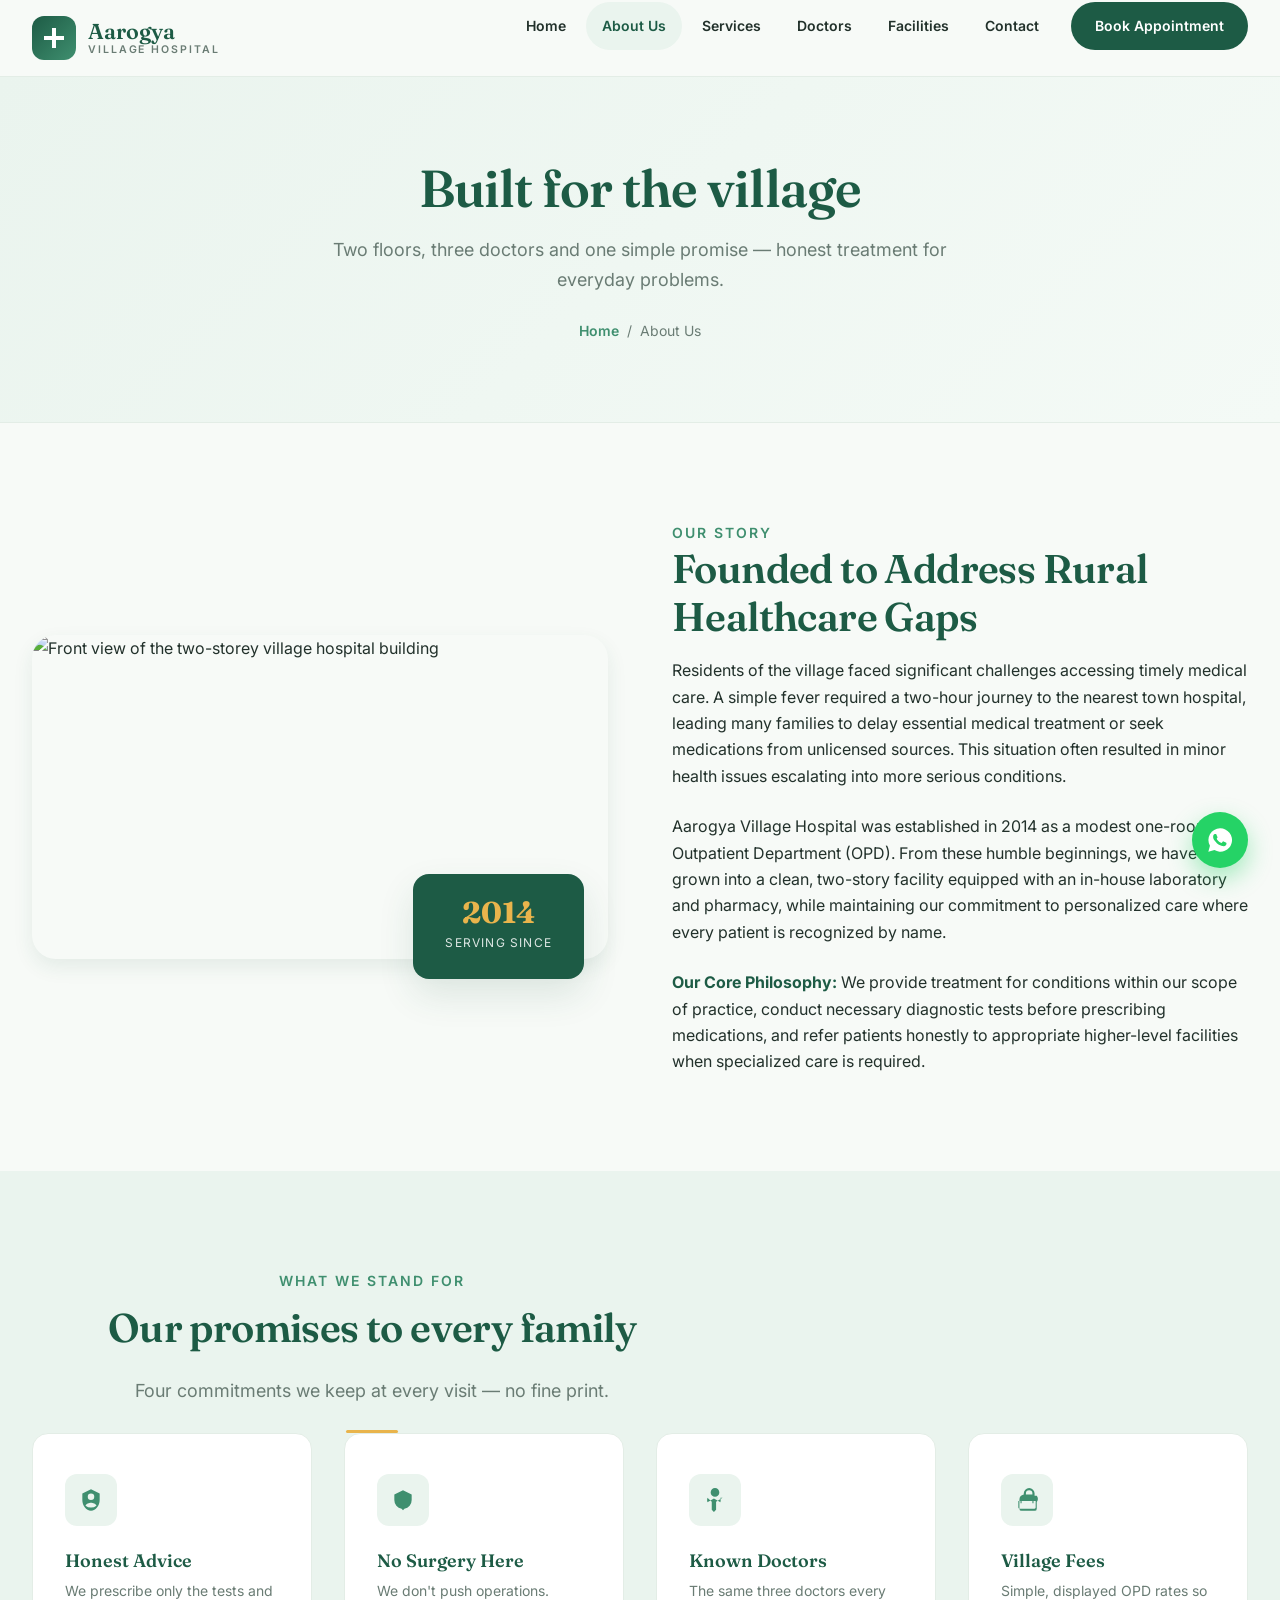
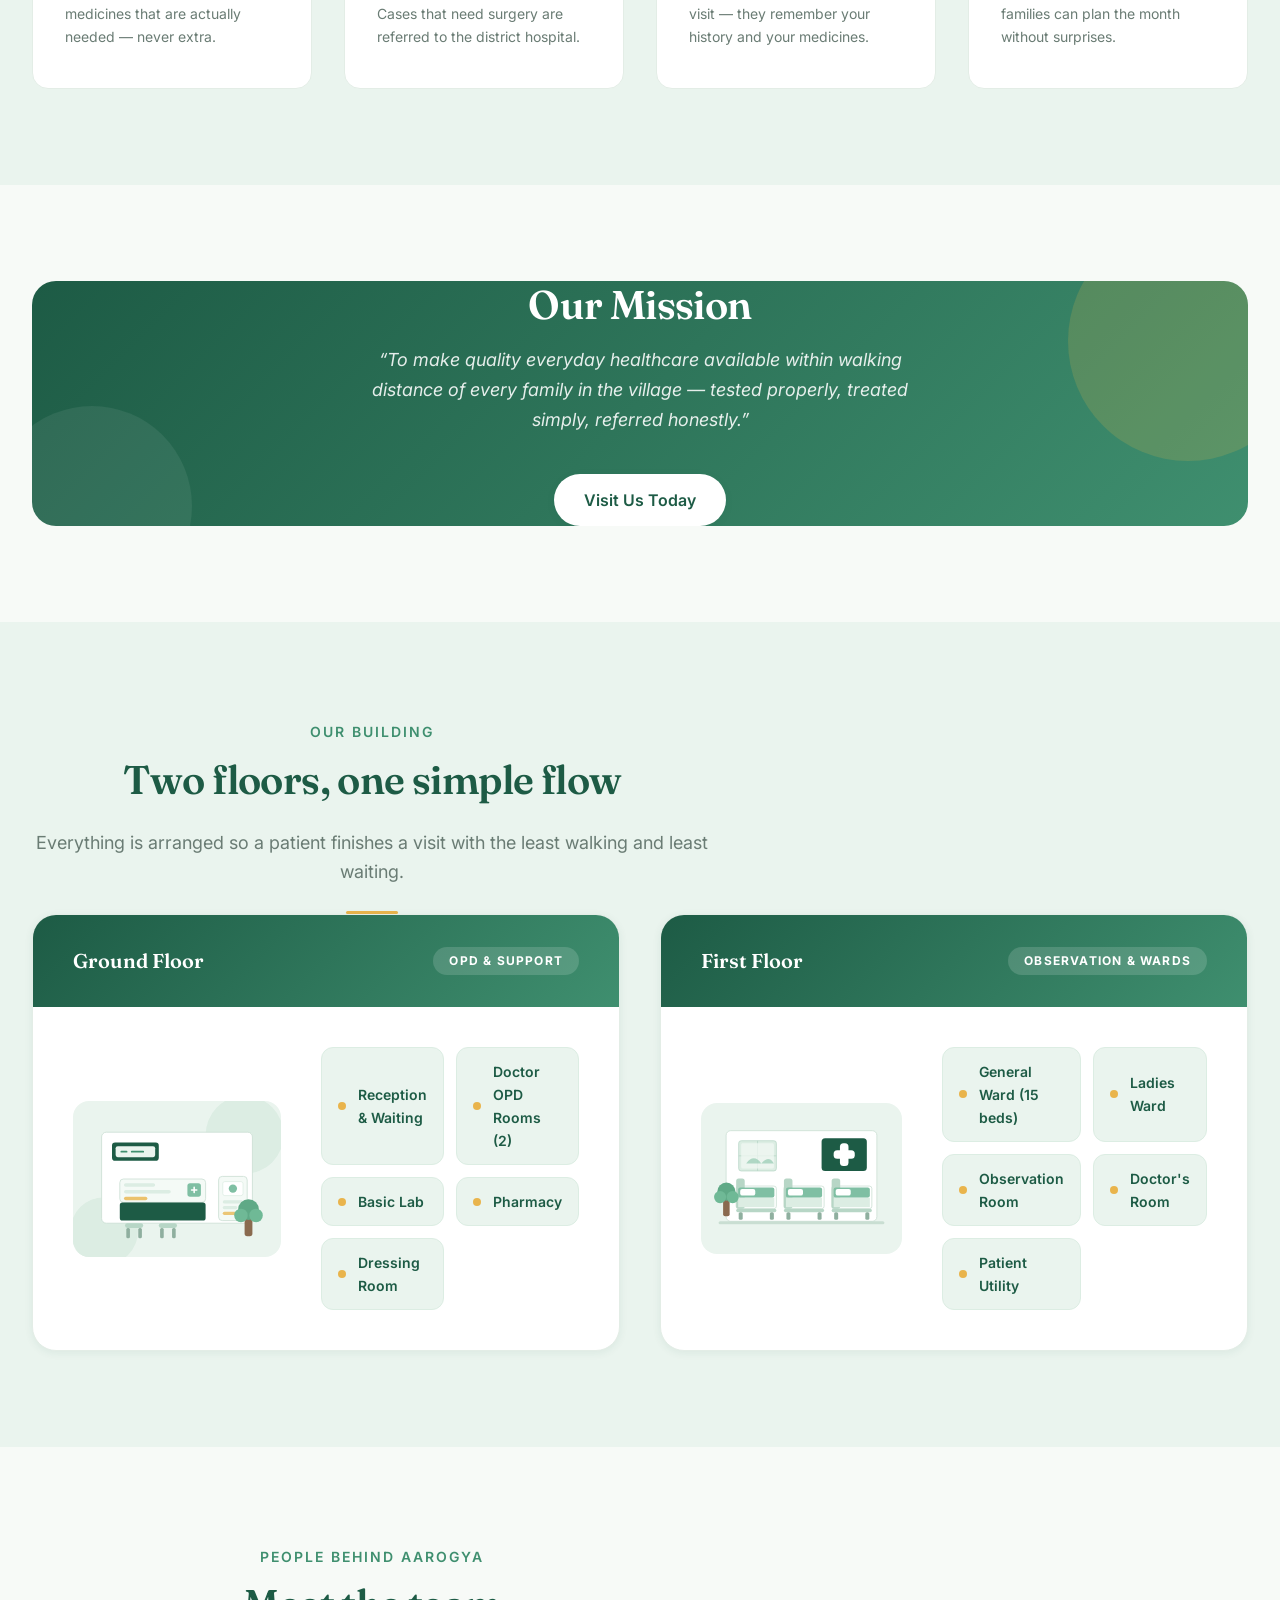
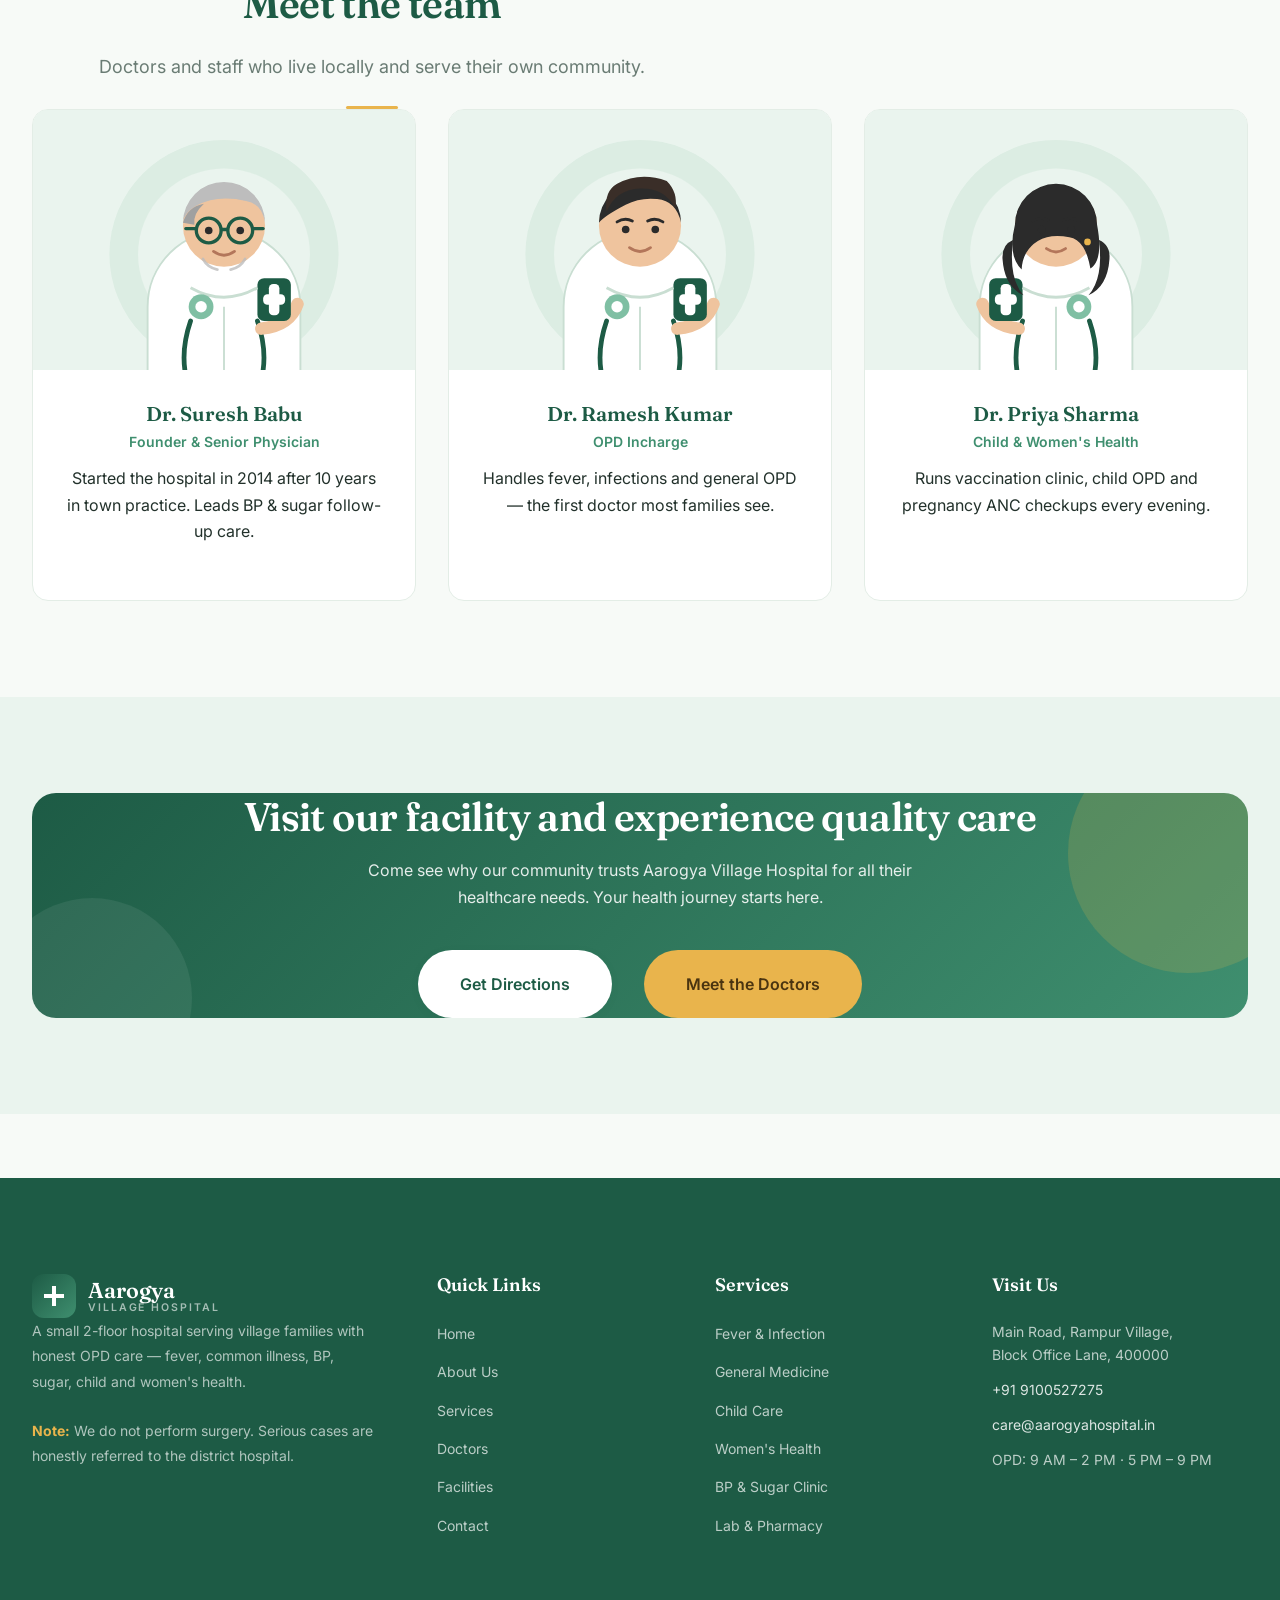
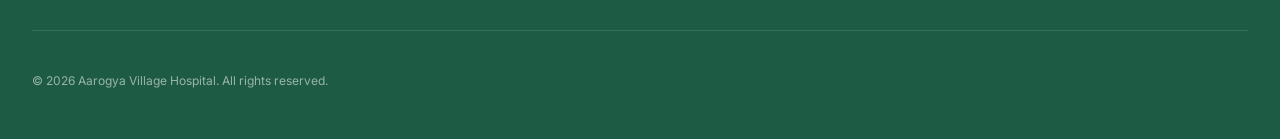
==== about.html @ 2ad52113 "Aarogya Village Hospital - 6-page static site" ====
<!DOCTYPE html>
<html lang="en">
<head>
  <meta charset="UTF-8" />
  <meta name="viewport" content="width=device-width, initial-scale=1.0" />
  <title>About Us | Aarogya Village Hospital</title>
  <meta name="description" content="Learn about Aarogya Village Hospital — a small 2-floor hospital built for the village, offering honest everyday care for fever, BP, sugar, children and women." />
  <meta name="keywords" content="about Aarogya hospital, village hospital story, honest doctor, family clinic" />
  <meta name="robots" content="index, follow" />
  <meta name="theme-color" content="#1D5B45" />
  <link rel="preconnect" href="https://fonts.googleapis.com" />
  <link rel="preconnect" href="https://fonts.gstatic.com" crossorigin />
  <link href="https://fonts.googleapis.com/css2?family=Fraunces:opsz,wght@9..144,500;9..144,600;9..144,700&family=Inter:wght@400;500;600;700&display=swap" rel="stylesheet" />
  <link rel="stylesheet" href="styles.css" />
  <link rel="icon" type="image/svg+xml" href="data:image/svg+xml,%3Csvg xmlns='http://www.w3.org/2000/svg' viewBox='0 0 64 64'%3E%3Crect width='64' height='64' rx='14' fill='%231D5B45'/%3E%3Cg fill='%23FFFFFF'%3E%3Crect x='27' y='14' width='10' height='36' rx='4'/%3E%3Crect x='14' y='27' width='36' height='10' rx='4'/%3E%3C/g%3E%3C/svg%3E" />
</head>
<body>

  <!-- ======================== HEADER ======================== -->
  <header class="header">
    <div class="container">
      <a href="index.html" class="logo" aria-label="Aarogya Village Hospital — Home">
        <div class="logo-mark" aria-hidden="true"><svg viewBox="0 0 24 24"><path d="M10 2h4v8h8v4h-8v8h-4v-8H2v-4h8z"/></svg></div>
        <div class="logo-text">Aarogya<small>Village Hospital</small></div>
      </a>
      <nav aria-label="Main navigation">
        <ul class="nav-menu">
          <li><a class="nav-link" href="index.html">Home</a></li>
          <li><a class="nav-link nav-link--active" href="about.html">About Us</a></li>
          <li><a class="nav-link" href="services.html">Services</a></li>
          <li><a class="nav-link" href="doctors.html">Doctors</a></li>
          <li><a class="nav-link" href="facilities.html">Facilities</a></li>
          <li><a class="nav-link" href="contact.html">Contact</a></li>
          <li><a class="nav-link nav-link--book" href="contact.html">Book Appointment</a></li>
        </ul>
      </nav>
      <button class="mobile-menu-btn" aria-label="Open menu" aria-controls="mobileNav"><span></span><span></span><span></span></button>
    </div>
  </header>

  <div class="mobile-overlay" id="mobileOverlay"></div>
  <nav class="mobile-nav" id="mobileNav" aria-label="Mobile navigation">
    <button class="mobile-nav__close" id="mobileNavClose" aria-label="Close menu">&#10005;</button>
    <ul class="mobile-nav__list">
      <li class="mobile-nav__item"><a href="index.html" class="mobile-nav__link">Home</a></li>
      <li class="mobile-nav__item"><a href="about.html" class="mobile-nav__link mobile-nav__link--active">About Us</a></li>
      <li class="mobile-nav__item"><a href="services.html" class="mobile-nav__link">Services</a></li>
      <li class="mobile-nav__item"><a href="doctors.html" class="mobile-nav__link">Doctors</a></li>
      <li class="mobile-nav__item"><a href="facilities.html" class="mobile-nav__link">Facilities</a></li>
      <li class="mobile-nav__item"><a href="contact.html" class="mobile-nav__link">Contact</a></li>
      <li class="mobile-nav__item"><a href="contact.html" class="mobile-nav__book">Book Appointment</a></li>
    </ul>
  </nav>

  <!-- ======================== PAGE HERO ======================== -->
  <section class="page-hero">
    <div class="container">
      <h1>Built for the village</h1>
      <p>Two floors, three doctors and one simple promise — honest treatment for everyday problems.</p>
      <div class="breadcrumb"><a href="index.html">Home</a><span>/</span><span>About Us</span></div>
    </div>
  </section>

  <!-- ======================== OUR STORY ======================== -->
  <section class="section">
    <div class="container">
      <div class="split">
        <div class="split__media reveal">
          <img src="assets/images/hero.svg" alt="Front view of the two-storey village hospital building" loading="lazy" width="1600" height="900" />
          <div class="split__badge"><strong>2014</strong><span>Serving since</span></div>
        </div>
        <div class="reveal">
          <span class="eyebrow" style="color:var(--secondary); font-weight:600; letter-spacing:0.14em; text-transform:uppercase; font-size:var(--fs-sm);">Our Story</span>
          <h2>Founded to Address Rural Healthcare Gaps</h2>
          <p>Residents of the village faced significant challenges accessing timely medical care. A simple fever required a two-hour journey to the nearest town hospital, leading many families to delay essential medical treatment or seek medications from unlicensed sources. This situation often resulted in minor health issues escalating into more serious conditions.</p>
          <p>Aarogya Village Hospital was established in 2014 as a modest one-room Outpatient Department (OPD). From these humble beginnings, we have grown into a clean, two-story facility equipped with an in-house laboratory and pharmacy, while maintaining our commitment to personalized care where every patient is recognized by name.</p>
          <p class="mb-0"><strong>Our Core Philosophy:</strong> We provide treatment for conditions within our scope of practice, conduct necessary diagnostic tests before prescribing medications, and refer patients honestly to appropriate higher-level facilities when specialized care is required.</p>
        </div>
      </div>
    </div>
  </section>

  <!-- ======================== VALUES ======================== -->
  <section class="section section--tint">
    <div class="container">
      <div class="section-header reveal">
        <span class="eyebrow">What We Stand For</span>
        <h2>Our promises to every family</h2>
        <p>Four commitments we keep at every visit — no fine print.</p>
      </div>
      <div class="grid-4">
        <div class="value-card reveal">
          <div class="value-card__icon" aria-hidden="true"><svg viewBox="0 0 24 24"><path d="M12 2 4 6v6c0 5 3.4 9.7 8 10 4.6-.3 8-5 8-10V6zm0 4a3 3 0 1 1 0 6 3 3 0 0 1 0-6zm0 13a7.7 7.7 0 0 1-5-1.8c.3-1.7 3.3-2.7 5-2.7s4.7 1 5 2.7A7.7 7.7 0 0 1 12 19z"/></svg></div>
          <h3>Honest Advice</h3>
          <p>We prescribe only the tests and medicines that are actually needed — never extra.</p>
        </div>
        <div class="value-card reveal">
          <div class="value-card__icon" aria-hidden="true"><svg viewBox="0 0 24 24"><path d="M12 21.4 10.7 20A8 8 0 0 1 4 12V7l8-4 8 4v5a8 8 0 0 1-6.7 8zM8 9.4V7l4-2 4 2v2.4a6 6 0 0 1-8 0z"/></svg></div>
          <h3>No Surgery Here</h3>
          <p>We don't push operations. Cases that need surgery are referred to the district hospital.</p>
        </div>
        <div class="value-card reveal">
          <div class="value-card__icon" aria-hidden="true"><svg viewBox="0 0 24 24"><path d="M12 1a4 4 0 0 1 4 4 4 4 0 0 1-4 4 4 4 0 0 1-4-4 4 4 0 0 1 4-4zm7 9-6 3.5V21l-2 2-2-2v-7.5L5 10a7.9 7.9 0 0 0 0 4l6-3.5L17 14a8 8 0 0 0 0-4z"/></svg></div>
          <h3>Known Doctors</h3>
          <p>The same three doctors every visit — they remember your history and your medicines.</p>
        </div>
        <div class="value-card reveal">
          <div class="value-card__icon" aria-hidden="true"><svg viewBox="0 0 24 24"><path d="M21 8h-2V6a5 5 0 0 0-10 0v1a5 5 0 0 0-4 4.9V20a2 2 0 0 0 2 2h12a2 2 0 0 0 2-2v-6.1A5 5 0 0 0 21 8zm-10-2a3 3 0 0 1 6 0v1h-6zm9 13a1 1 0 0 1-1 1H5a1 1 0 0 1-1-1v-6h2v2h1v-2h10v2h1v-2h2z"/></svg></div>
          <h3>Village Fees</h3>
          <p>Simple, displayed OPD rates so families can plan the month without surprises.</p>
        </div>
      </div>
    </div>
  </section>

  <!-- ======================== MISSION ======================== -->
  <section class="section">
    <div class="container">
      <div class="cta-banner reveal">
        <h2>Our Mission</h2>
        <p style="font-size:var(--fs-lg); font-style:italic;">“To make quality everyday healthcare available within walking distance of every family in the village — tested properly, treated simply, referred honestly.”</p>
        <a href="contact.html" class="btn btn--white">Visit Us Today</a>
      </div>
    </div>
  </section>

  <!-- ======================== 2-FLOOR STORY ======================== -->
  <section class="section section--tint">
    <div class="container">
      <div class="section-header reveal">
        <span class="eyebrow">Our Building</span>
        <h2>Two floors, one simple flow</h2>
        <p>Everything is arranged so a patient finishes a visit with the least walking and least waiting.</p>
      </div>
      <div class="grid-2">
        <div class="floor-panel reveal" style="margin-bottom:0;">
          <div class="floor-panel__head"><h3>Ground Floor</h3><span>OPD &amp; Support</span></div>
          <div class="floor-panel__body">
            <img src="assets/images/reception.svg" alt="Hospital reception and waiting area" loading="lazy" width="800" height="600" />
            <ul class="floor-rooms">
              <li>Reception &amp; Waiting</li>
              <li>Doctor OPD Rooms (2)</li>
              <li>Basic Lab</li>
              <li>Pharmacy</li>
              <li>Dressing Room</li>
            </ul>
          </div>
        </div>
        <div class="floor-panel reveal" style="margin-bottom:0;">
          <div class="floor-panel__head"><h3>First Floor</h3><span>Observation &amp; Wards</span></div>
          <div class="floor-panel__body">
            <img src="assets/images/ward.svg" alt="Clean general ward with beds on the first floor" loading="lazy" width="800" height="600" />
            <ul class="floor-rooms">
              <li>General Ward (15 beds)</li>
              <li>Ladies Ward</li>
              <li>Observation Room</li>
              <li>Doctor's Room</li>
              <li>Patient Utility</li>
            </ul>
          </div>
        </div>
      </div>
    </div>
  </section>

  <!-- ======================== LEADERSHIP ======================== -->
  <section class="section">
    <div class="container">
      <div class="section-header reveal">
        <span class="eyebrow">People Behind Aarogya</span>
        <h2>Meet the team</h2>
        <p>Doctors and staff who live locally and serve their own community.</p>
      </div>
      <div class="grid-3">
        <div class="doctor-card reveal">
          <div class="doctor-card__media"><img src="assets/images/doctor-suresh.svg" alt="Dr. Suresh Babu, founder" loading="lazy" width="800" height="600" /></div>
          <div class="doctor-card__body">
            <h3>Dr. Suresh Babu</h3>
            <div class="doctor-card__spec">Founder &amp; Senior Physician</div>
            <p>Started the hospital in 2014 after 10 years in town practice. Leads BP &amp; sugar follow-up care.</p>
          </div>
        </div>
        <div class="doctor-card reveal">
          <div class="doctor-card__media"><img src="assets/images/doctor-ramesh.svg" alt="Dr. Ramesh Kumar, OPD incharge" loading="lazy" width="800" height="600" /></div>
          <div class="doctor-card__body">
            <h3>Dr. Ramesh Kumar</h3>
            <div class="doctor-card__spec">OPD Incharge</div>
            <p>Handles fever, infections and general OPD — the first doctor most families see.</p>
          </div>
        </div>
        <div class="doctor-card reveal">
          <div class="doctor-card__media"><img src="assets/images/doctor-priya.svg" alt="Dr. Priya Sharma, child and women's health" loading="lazy" width="800" height="600" /></div>
          <div class="doctor-card__body">
            <h3>Dr. Priya Sharma</h3>
            <div class="doctor-card__spec">Child &amp; Women's Health</div>
            <p>Runs vaccination clinic, child OPD and pregnancy ANC checkups every evening.</p>
          </div>
        </div>
      </div>
    </div>
  </section>

  <!-- ======================== CTA ======================== -->
  <section class="section section--tint">
    <div class="container">
      <div class="cta-banner reveal">
        <h2>Visit our facility and experience quality care</h2>
        <p>Come see why our community trusts Aarogya Village Hospital for all their healthcare needs. Your health journey starts here.</p>
        <div style="display:flex; gap:var(--sp-6); justify-content:center; flex-wrap:wrap;">
          <a href="contact.html" class="btn btn--white" style="padding: var(--sp-5) var(--sp-8); font-size: var(--fs-base);">Get Directions</a>
          <a href="doctors.html" class="btn btn--accent" style="padding: var(--sp-5) var(--sp-8); font-size: var(--fs-base);">Meet the Doctors</a>
        </div>
      </div>
    </div>
  </section>

  <!-- ======================== FOOTER ======================== -->
  <footer class="footer">
    <div class="container">
      <div class="footer-grid">
        <div class="footer__brand">
          <a href="index.html" class="logo" aria-label="Aarogya Village Hospital">
            <div class="logo-mark" aria-hidden="true"><svg viewBox="0 0 24 24"><path d="M10 2h4v8h8v4h-8v8h-4v-8H2v-4h8z"/></svg></div>
            <div class="logo-text">Aarogya<small>Village Hospital</small></div>
          </a>
          <p>A small 2-floor hospital serving village families with honest OPD care — fever, common illness, BP, sugar, child and women's health.</p>
          <p style="font-size:var(--fs-sm);"><strong style="color:var(--accent);">Note:</strong> We do not perform surgery. Serious cases are honestly referred to the district hospital.</p>
        </div>
        <div>
          <h4 class="footer__heading">Quick Links</h4>
          <ul class="footer-links">
            <li><a href="index.html">Home</a></li>
            <li><a href="about.html">About Us</a></li>
            <li><a href="services.html">Services</a></li>
            <li><a href="doctors.html">Doctors</a></li>
            <li><a href="facilities.html">Facilities</a></li>
            <li><a href="contact.html">Contact</a></li>
          </ul>
        </div>
        <div>
          <h4 class="footer__heading">Services</h4>
          <ul class="footer-links">
            <li><a href="services.html">Fever &amp; Infection</a></li>
            <li><a href="services.html">General Medicine</a></li>
            <li><a href="services.html">Child Care</a></li>
            <li><a href="services.html">Women's Health</a></li>
            <li><a href="services.html">BP &amp; Sugar Clinic</a></li>
            <li><a href="services.html">Lab &amp; Pharmacy</a></li>
          </ul>
        </div>
        <div>
          <h4 class="footer__heading">Visit Us</h4>
          <ul class="footer-links footer-contact">
            <li>Main Road, Rampur Village,<br />Block Office Lane, 400000</li>
            <li><a href="tel:+919100527275">+91 9100527275</a></li>
            <li><a href="mailto:care@aarogyahospital.in">care@aarogyahospital.in</a></li>
            <li>OPD: 9 AM – 2 PM · 5 PM – 9 PM</li>
          </ul>
        </div>
      </div>
      <div class="footer-bottom">
        <p>&copy; <span id="currentYear">2026</span> Aarogya Village Hospital. All rights reserved.</p>
        
      </div>
    </div>
  </footer>

  <a class="fab-whatsapp" href="https://wa.me/919100527275?text=Hello%2C%20I%20want%20to%20book%20an%20OPD%20visit" target="_blank" rel="noopener" aria-label="Chat on WhatsApp">
    <svg viewBox="0 0 24 24"><path d="M12 2a10 10 0 0 0-8.6 15L2 22l5.2-1.4A10 10 0 1 0 12 2zm5.3 14.1c-.2.6-1.3 1.2-1.8 1.2-.5.1-1 .2-3.4-.7-2.9-1.2-4.7-4.1-4.9-4.3-.1-.2-1.1-1.5-1.1-2.9s.7-2 1-2.3c.2-.3.5-.3.7-.3h.5c.2 0 .4 0 .6.5l.9 2.1c.1.2.1.4 0 .6l-.4.6c-.1.2-.3.3-.1.6.1.3.7 1.2 1.5 1.9 1 .9 1.9 1.2 2.2 1.3.2.1.4.1.6-.1l.8-1c.2-.2.4-.2.6-.1l2 1c.3.1.4.2.5.3.1.2.1.7-.1 1.3z"/></svg>
  </a>

  <script src="app.js"></script>
</body>
</html>
---- styles.css ----
/*
 * ============================================================================
 * AAROGYA VILLAGE HOSPITAL — Light Minimal Green Design System
 * Everyday care for fever & common problems | 2-floor village hospital
 * ============================================================================
 */

:root {
  /* Palette — minimal, light, green */
  --bg: #F7FAF7;
  --surface: #FFFFFF;
  --primary: #1D5B45;
  --primary-rgb: 29, 91, 69;
  --secondary: #3F8F6F;
  --secondary-rgb: 63, 143, 111;
  --tint: #EAF4EE;
  --tint-strong: #DCEDE3;
  --text: #22312B;
  --muted: #6A7C74;
  --border: #E3EDE6;
  --accent: #E9B44C;
  --accent-rgb: 233, 180, 76;
  --white: #FFFFFF;
  --error: #C05640;
  --success: #2E8B57;
  --whatsapp: #25D366;

  /* Typography */
  --font-body: 'Inter', -apple-system, BlinkMacSystemFont, 'Segoe UI', Roboto, sans-serif;
  --font-display: 'Fraunces', Georgia, 'Times New Roman', serif;

  --fs-xs: 0.75rem;
  --fs-sm: 0.875rem;
  --fs-base: 1rem;
  --fs-lg: 1.125rem;
  --fs-xl: 1.25rem;
  --fs-2xl: 1.5rem;
  --fs-3xl: 1.875rem;
  --fs-4xl: 2.5rem;
  --fs-5xl: 3.25rem;

  --lh-tight: 1.2;
  --lh-normal: 1.65;
  --lh-relaxed: 1.8;

  /* Spacing */
  --sp-1: 0.25rem; --sp-2: 0.5rem;  --sp-3: 0.75rem; --sp-4: 1rem;
  --sp-5: 1.5rem; --sp-6: 2rem;   --sp-8: 2.5rem;  --sp-10: 3rem;
  --sp-12: 4rem;   --sp-16: 5rem;   --sp-20: 6rem;   --sp-24: 8rem;
  --sp-28: 10rem; --sp-32: 12rem;

  /* Radius */
  --r-sm: 0.375rem; --r-md: 0.5rem; --r-lg: 0.75rem; --r-xl: 1rem; --r-2xl: 1.5rem; --r-full: 9999px;

  /* Motion */
  --t-fast: 150ms cubic-bezier(0.4, 0, 0.2, 1);
  --t-base: 300ms cubic-bezier(0.4, 0, 0.2, 1);
  --t-slow: 500ms cubic-bezier(0.4, 0, 0.2, 1);

  /* Shadows — soft, green-tinted */
  --shadow-xs: 0 1px 2px rgba(29, 91, 69, 0.05);
  --shadow-sm: 0 2px 8px rgba(29, 91, 69, 0.07);
  --shadow-md: 0 8px 20px rgba(29, 91, 69, 0.09);
  --shadow-lg: 0 16px 36px rgba(29, 91, 69, 0.12);

  --container: 1280px;
  --pad: 2rem;
  --z-header: 200;
  --z-modal: 1000;
}

/* ============================ RESET & BASE ============================ */
*, *::before, *::after { box-sizing: border-box; margin: 0; padding: 0; }

html { scroll-behavior: smooth; font-size: 16px; }

body {
  font-family: var(--font-body);
  font-size: var(--fs-base);
  line-height: var(--lh-normal);
  color: var(--text);
  background: var(--bg);
  -webkit-font-smoothing: antialiased;
  overflow-x: hidden;
}

h1, h2, h3, h4, h5, h6 {
  font-family: var(--font-display);
  font-weight: 600;
  line-height: var(--lh-tight);
  color: var(--primary);
  margin-bottom: var(--sp-4);
}

h1 { font-size: var(--fs-5xl); letter-spacing: -0.02em; }
h2 { font-size: var(--fs-4xl); letter-spacing: -0.015em; }
h3 { font-size: var(--fs-2xl); }
h4 { font-size: var(--fs-xl); }

p { margin-bottom: var(--sp-5); color: var(--text); }

a { color: var(--primary); text-decoration: none; transition: color var(--t-fast); }
a:hover { color: var(--secondary); }

ul, ol { margin-bottom: var(--sp-5); padding-left: var(--sp-6); }
ul li, ol li { margin-bottom: var(--sp-2); }

img { display: block; max-width: 100%; height: auto; }

strong { color: var(--primary); }

.section { padding: var(--sp-20) 0; position: relative; }
.section--sm { padding: var(--sp-16) 0; }
.section--tint { background: var(--tint); }
.section--surface { background: var(--surface); }

.container { max-width: var(--container); margin: 0 auto; padding: 0 var(--pad); position: relative; }

.section-header { text-align: center; max-width: 680px; margin: 0 auto var(--sp-14); }
.section-header .eyebrow {
  display: inline-block;
  font-size: var(--fs-sm);
  font-weight: 600;
  letter-spacing: 0.14em;
  text-transform: uppercase;
  color: var(--secondary);
  margin-bottom: var(--sp-3);
}
.section-header h2 { margin-bottom: var(--sp-5); }
.section-header p { font-size: var(--fs-lg); color: var(--muted); margin-bottom: 0; }
.section-header::after {
  content: '';
  display: block;
  width: 52px; height: 3px;
  background: var(--accent);
  border-radius: 2px;
  margin: var(--sp-5) auto 0;
}

/* ============================ BUTTONS ============================ */
.btn {
  display: inline-flex;
  align-items: center;
  justify-content: center;
  gap: var(--sp-2);
  padding: var(--sp-4) var(--sp-7, 1.75rem);
  font-family: var(--font-body);
  font-size: var(--fs-base);
  font-weight: 600;
  line-height: 1;
  border: 2px solid transparent;
  border-radius: var(--r-full);
  cursor: pointer;
  transition: all var(--t-base);
  text-decoration: none;
}
.btn svg { width: 1.15rem; height: 1.15rem; fill: currentColor; }

.btn--primary { background: var(--primary); color: var(--white); box-shadow: var(--shadow-sm); }
.btn--primary:hover {
  background: var(--secondary); color: var(--white);
  transform: translateY(-2px); box-shadow: var(--shadow-md);
}

.btn--outline { background: transparent; color: var(--primary); border-color: var(--primary); }
.btn--outline:hover { background: var(--primary); color: var(--white); transform: translateY(-2px); }

.btn--soft { background: var(--tint); color: var(--primary); }
.btn--soft:hover { background: var(--tint-strong); color: var(--primary); }

.btn--white { background: var(--white); color: var(--primary); box-shadow: var(--shadow-sm); }
.btn--white:hover { background: var(--tint); color: var(--primary); transform: translateY(-2px); }

.btn--accent { background: var(--accent); color: #4A3410; }
.btn--accent:hover { background: #F2C46A; color: #4A3410; transform: translateY(-2px); }

.btn--whatsapp { background: var(--whatsapp); color: var(--white); }
.btn--whatsapp:hover { background: #1EB95A; color: var(--white); transform: translateY(-2px); }

.btn--full { width: 100%; }

/* ============================ HEADER ============================ */
.header {
  position: sticky;
  top: 0;
  z-index: var(--z-header);
  background: rgba(247, 250, 247, 0.92);
  backdrop-filter: blur(14px);
  -webkit-backdrop-filter: blur(14px);
  border-bottom: 1px solid var(--border);
  transition: box-shadow var(--t-base);
}
.header--scrolled { box-shadow: var(--shadow-sm); background: rgba(255, 255, 255, 0.97); }

.header .container { display: flex; align-items: center; justify-content: space-between; height: 76px; }

.logo { display: flex; align-items: center; gap: var(--sp-3); z-index: 5; }
.logo-mark {
  width: 44px; height: 44px;
  border-radius: var(--r-lg);
  background: linear-gradient(135deg, var(--primary), var(--secondary));
  display: flex; align-items: center; justify-content: center;
  color: var(--white);
}
.logo-mark svg { width: 24px; height: 24px; fill: currentColor; }
.logo-text { font-family: var(--font-display); font-size: 1.35rem; font-weight: 600; color: var(--primary); line-height: 1.1; }
.logo-text small { display: block; font-family: var(--font-body); font-size: 0.66rem; font-weight: 600; letter-spacing: 0.18em; text-transform: uppercase; color: var(--muted); }

.nav-menu { display: flex; align-items: center; gap: var(--sp-1); list-style: none; }
.nav-menu li { margin: 0; }

.nav-link {
  display: block;
  padding: var(--sp-3) var(--sp-4);
  font-size: var(--fs-sm);
  font-weight: 600;
  color: var(--text);
  border-radius: var(--r-full);
  transition: all var(--t-fast);
  white-space: nowrap;
}
.nav-link:hover, .nav-link:focus-visible { color: var(--primary); background: var(--tint); }
.nav-link--active { color: var(--primary); background: var(--tint); }
.nav-link--book { background: var(--primary); color: var(--white); margin-left: var(--sp-3); padding: var(--sp-3) var(--sp-5); }
.nav-link--book:hover { background: var(--secondary); color: var(--white); }

/* Mobile menu */
.mobile-menu-btn {
  display: none;
  flex-direction: column;
  gap: 5px;
  background: none; border: none; cursor: pointer;
  padding: var(--sp-2);
  z-index: 5;
}
.mobile-menu-btn span {
  display: block; width: 24px; height: 2px;
  background: var(--primary);
  border-radius: 2px;
  transition: all var(--t-fast);
}

.mobile-nav {
  position: fixed; inset: 0;
  background: var(--surface);
  z-index: var(--z-modal);
  transform: translateX(100%);
  transition: transform var(--t-slow);
  display: flex; flex-direction: column;
  padding: 100px var(--sp-8) var(--sp-8);
  overflow-y: auto;
}
.mobile-nav--open { transform: translateX(0); }

.mobile-nav__close {
  position: absolute; top: var(--sp-6); right: var(--sp-6);
  background: var(--tint); border: none;
  width: 44px; height: 44px; border-radius: var(--r-full);
  font-size: 1.5rem; color: var(--primary); cursor: pointer; line-height: 1;
}
.mobile-nav__list { list-style: none; }
.mobile-nav__item { margin-bottom: var(--sp-2); }
.mobile-nav__link {
  display: block; padding: var(--sp-4) var(--sp-5);
  font-family: var(--font-display); font-size: 1.3rem; font-weight: 600;
  color: var(--primary);
  border-bottom: 1px solid var(--border);
  border-radius: var(--r-md);
  transition: all var(--t-fast);
}
.mobile-nav__link:hover, .mobile-nav__link--active { background: var(--tint); padding-left: var(--sp-6); }
.mobile-nav__book {
  margin-top: var(--sp-6);
  padding: var(--sp-4);
  background: var(--primary); color: var(--white);
  border-radius: var(--r-full);
  font-weight: 700; text-align: center;
}
.mobile-nav__book:hover { background: var(--secondary); color: var(--white); }

.mobile-overlay {
  position: fixed; inset: 0;
  background: rgba(29, 91, 69, 0.35);
  z-index: calc(var(--z-modal) - 1);
  opacity: 0; visibility: hidden;
  transition: all var(--t-base);
  backdrop-filter: blur(3px);
}
.mobile-overlay--open { opacity: 1; visibility: visible; }

/* ============================ HERO (light) ============================ */
.hero {
  position: relative;
  min-height: 620px;
  display: flex;
  align-items: center;
  overflow: hidden;
  background: linear-gradient(180deg, #F4FAF6 0%, var(--tint) 100%);
}
.hero__bg { position: absolute; inset: 0; z-index: 0; }
.hero__bg img { width: 100%; height: 100%; object-fit: cover; }
.hero__overlay {
  position: absolute; inset: 0; z-index: 1;
  background: linear-gradient(100deg, rgba(247,250,247,0.97) 0%, rgba(247,250,247,0.88) 42%, rgba(247,250,247,0.35) 72%, rgba(247,250,247,0.15) 100%);
}
.hero__content { position: relative; z-index: 2; max-width: 640px; padding: var(--sp-24) 0; }

.hero__eyebrow {
  display: inline-flex; align-items: center; gap: var(--sp-2);
  font-size: var(--fs-sm); font-weight: 700;
  letter-spacing: 0.12em; text-transform: uppercase;
  color: var(--primary);
  background: var(--white);
  border: 1px solid var(--border);
  padding: var(--sp-2) var(--sp-5);
  border-radius: var(--r-full);
  margin-bottom: var(--sp-6);
  box-shadow: var(--shadow-xs);
}
.hero__eyebrow::before {
  content: ''; width: 8px; height: 8px; border-radius: 50%;
  background: var(--accent);
}

.hero h1 { color: var(--primary); margin-bottom: var(--sp-5); font-size: clamp(2.25rem, 4.5vw, 3.5rem); }
.hero h1 em { font-style: normal; color: var(--secondary); }

.hero__subtitle {
  font-size: var(--fs-lg);
  color: var(--muted);
  margin-bottom: var(--sp-8);
  max-width: 540px;
}

.hero__cta { display: flex; flex-wrap: wrap; gap: var(--sp-4); margin-bottom: var(--sp-8); }

.hero__meta { display: flex; flex-wrap: wrap; gap: var(--sp-6); }
.hero__meta-item { display: flex; align-items: center; gap: var(--sp-3); font-size: var(--fs-sm); color: var(--muted); }
.hero__meta-item strong { display: block; color: var(--primary); font-size: var(--fs-base); }
.hero__meta-icon {
  width: 40px; height: 40px; border-radius: var(--r-md);
  background: var(--white); border: 1px solid var(--border);
  display: flex; align-items: center; justify-content: center;
  color: var(--secondary); flex-shrink: 0;
}
.hero__meta-icon svg { width: 20px; height: 20px; fill: currentColor; }

/* Inner page hero */
.page-hero {
  background: linear-gradient(135deg, var(--tint) 0%, #F4FAF6 100%);
  border-bottom: 1px solid var(--border);
  padding: var(--sp-16) 0;
  text-align: center;
}
.page-hero h1 { margin-bottom: var(--sp-4); }
.page-hero p { font-size: var(--fs-lg); color: var(--muted); max-width: 620px; margin: 0 auto; }
.breadcrumb { display: flex; justify-content: center; gap: var(--sp-2); font-size: var(--fs-sm); color: var(--muted); margin-top: var(--sp-5); }
.breadcrumb a { color: var(--secondary); font-weight: 600; }

/* ============================ INFO STRIP ============================ */
.info-strip { background: var(--primary); color: var(--white); padding: var(--sp-6) 0; }
.info-strip__grid { display: grid; grid-template-columns: repeat(auto-fit, minmax(220px, 1fr)); gap: var(--sp-6); }
.info-strip__item { display: flex; align-items: center; gap: var(--sp-4); }
.info-strip__icon {
  width: 44px; height: 44px; border-radius: var(--r-md);
  background: rgba(255, 255, 255, 0.12);
  display: flex; align-items: center; justify-content: center;
  color: var(--accent); flex-shrink: 0;
}
.info-strip__icon svg { width: 22px; height: 22px; fill: currentColor; }
.info-strip__item h4 { color: var(--white); font-family: var(--font-body); font-size: var(--fs-base); font-weight: 700; margin-bottom: 2px; }
.info-strip__item p { color: rgba(255, 255, 255, 0.75); font-size: var(--fs-sm); margin: 0; }

/* ============================ CARDS & GRIDS ============================ */
.grid-2 { display: grid; grid-template-columns: 1fr; gap: var(--sp-8); }
.grid-3 { display: grid; grid-template-columns: 1fr; gap: var(--sp-6); }
.grid-4 { display: grid; grid-template-columns: 1fr; gap: var(--sp-6); }

@media (min-width: 640px) { .grid-2 { grid-template-columns: repeat(2, 1fr); } }
@media (min-width: 900px) {
  .grid-3 { grid-template-columns: repeat(3, 1fr); }
  .grid-4 { grid-template-columns: repeat(4, 1fr); }
}

.card {
  background: var(--surface);
  border: 1px solid var(--border);
  border-radius: var(--r-xl);
  overflow: hidden;
  transition: all var(--t-base);
}
.card:hover { transform: translateY(-5px); box-shadow: var(--shadow-lg); border-color: var(--tint-strong); }
.card__media { height: 220px; overflow: hidden; background: var(--tint); }
.card__media img { width: 100%; height: 100%; object-fit: cover; }
.card__body { padding: var(--sp-6); }
.card__body h3 { font-size: var(--fs-xl); margin-bottom: var(--sp-2); }
.card__body p { color: var(--muted); font-size: var(--fs-sm); margin-bottom: 0; }
.card__tag {
  display: inline-block;
  font-size: var(--fs-xs); font-weight: 700;
  text-transform: uppercase; letter-spacing: 0.07em;
  color: var(--secondary);
  background: var(--tint);
  padding: var(--sp-1) var(--sp-3);
  border-radius: var(--r-full);
  margin-bottom: var(--sp-3);
}

/* Symptom chips */
.chip-list { display: flex; flex-wrap: wrap; gap: var(--sp-2); margin-top: var(--sp-4); list-style: none; padding: 0; }
.chip-list li {
  font-size: var(--fs-xs); font-weight: 600;
  color: var(--primary);
  background: var(--tint);
  border: 1px solid var(--tint-strong);
  padding: 3px var(--sp-3);
  border-radius: var(--r-full);
  margin: 0;
}

/* ============================ ABOUT / VALUES ============================ */
.split { display: grid; grid-template-columns: 1fr; gap: var(--sp-12); align-items: center; }
@media (min-width: 900px) { .split { grid-template-columns: 1fr 1fr; } }
.split__media { position: relative; }
.split__media img { border-radius: var(--r-2xl); box-shadow: var(--shadow-md); width: 100%; }
.split__badge {
  position: absolute; bottom: -20px; right: 24px;
  background: var(--primary); color: var(--white);
  padding: var(--sp-5) var(--sp-6);
  border-radius: var(--r-xl);
  box-shadow: var(--shadow-lg);
  text-align: center;
}
.split__badge strong { display: block; font-family: var(--font-display); font-size: var(--fs-3xl); color: var(--accent); line-height: 1; }
.split__badge span { font-size: var(--fs-xs); text-transform: uppercase; letter-spacing: 0.1em; color: rgba(255,255,255,0.85); }

.value-card {
  background: var(--surface);
  border: 1px solid var(--border);
  border-radius: var(--r-xl);
  padding: var(--sp-8) var(--sp-6);
  transition: all var(--t-base);
}
.value-card:hover { box-shadow: var(--shadow-md); transform: translateY(-4px); }
.value-card__icon {
  width: 52px; height: 52px; border-radius: var(--r-lg);
  background: var(--tint); color: var(--secondary);
  display: flex; align-items: center; justify-content: center;
  margin-bottom: var(--sp-5);
}
.value-card__icon svg { width: 26px; height: 26px; fill: currentColor; }
.value-card h3 { font-size: var(--fs-lg); margin-bottom: var(--sp-2); }
.value-card p { color: var(--muted); font-size: var(--fs-sm); margin: 0; }

.check-list { list-style: none; padding: 0; margin: 0 0 var(--sp-6) 0; }
.check-list li {
  position: relative;
  padding-left: var(--sp-8);
  margin-bottom: var(--sp-3);
  color: var(--text);
  font-size: var(--fs-base);
}
.check-list li::before {
  content: '✓';
  position: absolute; left: 0; top: 0;
  width: 22px; height: 22px;
  background: var(--tint); color: var(--secondary);
  border-radius: 50%;
  display: flex; align-items: center; justify-content: center;
  font-size: 0.75rem; font-weight: 700;
}

/* ============================ STATS ============================ */
.stats { background: var(--primary); padding: var(--sp-14) 0; color: var(--white); }
.stats__grid { display: grid; grid-template-columns: repeat(2, 1fr); gap: var(--sp-8); }
@media (min-width: 900px) { .stats__grid { grid-template-columns: repeat(4, 1fr); } }

.stat-card { text-align: center; padding: var(--sp-4); border-right: 1px solid rgba(255,255,255,0.12); }
.stat-card:last-child { border-right: none; }
.stat-card__number {
  font-family: var(--font-display);
  font-size: var(--fs-4xl);
  font-weight: 600;
  color: var(--accent);
  line-height: 1.1;
  margin-bottom: var(--sp-2);
}
.stat-card__label { font-size: var(--fs-sm); font-weight: 600; letter-spacing: 0.04em; color: rgba(255,255,255,0.8); }

/* ============================ FILTERS & SEARCH ============================ */
.filters { display: flex; flex-wrap: wrap; gap: var(--sp-3); justify-content: center; margin-bottom: var(--sp-10); }
.filter-btn {
  padding: var(--sp-3) var(--sp-6);
  font-family: var(--font-body);
  font-size: var(--fs-sm); font-weight: 600;
  color: var(--text);
  background: var(--surface);
  border: 1.5px solid var(--border);
  border-radius: var(--r-full);
  cursor: pointer;
  transition: all var(--t-fast);
}
.filter-btn:hover, .filter-btn--active {
  background: var(--primary); color: var(--white); border-color: var(--primary);
}

.search-box { max-width: 560px; margin: 0 auto var(--sp-12); position: relative; }
.search-box input {
  width: 100%;
  padding: var(--sp-4) var(--sp-6) var(--sp-4) 3.25rem;
  font-family: var(--font-body); font-size: var(--fs-base);
  background: var(--surface);
  border: 1.5px solid var(--border);
  border-radius: var(--r-full);
  transition: all var(--t-fast);
  box-shadow: var(--shadow-xs);
}
.search-box input:focus { outline: none; border-color: var(--secondary); box-shadow: 0 0 0 4px rgba(63,143,111,0.12); }
.search-box svg {
  position: absolute; left: var(--sp-5); top: 50%; transform: translateY(-50%);
  width: 1.2rem; height: 1.2rem; color: var(--muted); pointer-events: none;
}

/* ============================ SERVICE / DEPT CARDS ============================ */
.service-grid { display: grid; grid-template-columns: 1fr; gap: var(--sp-6); }
@media (min-width: 640px) { .service-grid { grid-template-columns: repeat(2, 1fr); } }
@media (min-width: 1024px) { .service-grid { grid-template-columns: repeat(3, 1fr); } }

.service-card {
  display: flex; flex-direction: column;
  background: var(--surface);
  border: 1px solid var(--border);
  border-radius: var(--r-xl);
  overflow: hidden;
  transition: all var(--t-base);
}
.service-card:hover { transform: translateY(-6px); box-shadow: var(--shadow-lg); border-color: var(--tint-strong); }
.service-card__media { height: 180px; overflow: hidden; background: var(--tint); }
.service-card__media img { width: 100%; height: 100%; object-fit: cover; transition: transform var(--t-slow); }
.service-card:hover .service-card__media img { transform: scale(1.04); }
.service-card__body { padding: var(--sp-6); flex: 1; display: flex; flex-direction: column; }
.service-card__body h3 { font-size: var(--fs-lg); margin-bottom: var(--sp-2); }
.service-card__body > p { color: var(--muted); font-size: var(--fs-sm); flex: 1; }
.service-card__foot {
  margin-top: var(--sp-5);
  padding-top: var(--sp-4);
  border-top: 1px dashed var(--border);
  display: flex; align-items: center; justify-content: space-between;
  font-size: var(--fs-sm); color: var(--muted);
}
.service-card__foot a { font-weight: 700; color: var(--secondary); }
.service-card__foot a:hover { color: var(--primary); }

/* ============================ DOCTORS ============================ */
.doctor-grid { display: grid; grid-template-columns: 1fr; gap: var(--sp-6); }
@media (min-width: 640px) { .doctor-grid { grid-template-columns: repeat(2, 1fr); } }
@media (min-width: 1024px) { .doctor-grid { grid-template-columns: repeat(3, 1fr); } }

.doctor-card {
  background: var(--surface);
  border: 1px solid var(--border);
  border-radius: var(--r-xl);
  overflow: hidden;
  text-align: center;
  transition: all var(--t-base);
}
.doctor-card:hover { transform: translateY(-6px); box-shadow: var(--shadow-lg); }
.doctor-card__media { height: 260px; overflow: hidden; background: var(--tint); position: relative; }
.doctor-card__media img { width: 100%; height: 100%; object-fit: cover; }
.doctor-card__body { padding: var(--sp-6); }
.doctor-card__body h3 { font-size: var(--fs-xl); margin-bottom: var(--sp-1); }
.doctor-card__spec { color: var(--secondary); font-weight: 600; font-size: var(--fs-sm); margin-bottom: var(--sp-3); }
.doctor-card__meta { list-style: none; padding: 0; margin: 0 0 var(--sp-5) 0; text-align: left; }
.doctor-card__meta li {
  display: flex; align-items: flex-start; gap: var(--sp-2);
  font-size: var(--fs-sm); color: var(--muted);
  margin-bottom: var(--sp-2);
}
.doctor-card__meta svg { width: 16px; height: 16px; color: var(--secondary); flex-shrink: 0; margin-top: 3px; fill: currentColor; }
.doctor-card__foot { padding: 0 var(--sp-6) var(--sp-6); }

/* ============================ FACILITIES / FLOORS ============================ */
.floor-panel {
  background: var(--surface);
  border: 1px solid var(--border);
  border-radius: var(--r-2xl);
  overflow: hidden;
  margin-bottom: var(--sp-8);
  box-shadow: var(--shadow-sm);
}
.floor-panel__head {
  display: flex; align-items: center; justify-content: space-between; flex-wrap: wrap; gap: var(--sp-4);
  padding: var(--sp-6) var(--sp-8);
  background: linear-gradient(135deg, var(--primary), var(--secondary));
  color: var(--white);
}
.floor-panel__head h3 { color: var(--white); margin: 0; font-size: var(--fs-xl); }
.floor-panel__head span {
  font-size: var(--fs-xs); font-weight: 700;
  text-transform: uppercase; letter-spacing: 0.1em;
  background: rgba(255,255,255,0.15);
  padding: var(--sp-1) var(--sp-4);
  border-radius: var(--r-full);
}
.floor-panel__body { display: grid; grid-template-columns: 1fr; gap: var(--sp-8); padding: var(--sp-8); }
@media (min-width: 900px) { .floor-panel__body { grid-template-columns: 1.1fr 1fr; align-items: center; } }
.floor-panel__body img { border-radius: var(--r-xl); width: 100%; }
.floor-rooms { list-style: none; padding: 0; margin: 0; display: grid; grid-template-columns: 1fr; gap: var(--sp-3); }
@media (min-width: 560px) { .floor-rooms { grid-template-columns: 1fr 1fr; } }
.floor-rooms li {
  display: flex; align-items: center; gap: var(--sp-3);
  background: var(--tint);
  border: 1px solid var(--tint-strong);
  padding: var(--sp-3) var(--sp-4);
  border-radius: var(--r-lg);
  font-size: var(--fs-sm); font-weight: 600; color: var(--primary);
  margin: 0;
}
.floor-rooms li::before {
  content: ''; width: 8px; height: 8px; border-radius: 50%;
  background: var(--accent); flex-shrink: 0;
}

/* ============================ TESTIMONIALS ============================ */
.testimonial {
  background: var(--surface);
  border: 1px solid var(--border);
  border-radius: var(--r-xl);
  padding: var(--sp-8);
  position: relative;
}
.testimonial::before {
  content: '“';
  position: absolute; top: 14px; right: 26px;
  font-family: var(--font-display);
  font-size: 5rem; line-height: 1;
  color: var(--tint-strong);
}
.testimonial p { color: var(--text); font-size: var(--fs-base); font-style: italic; position: relative; z-index: 1; }
.testimonial__who { display: flex; align-items: center; gap: var(--sp-3); margin-top: var(--sp-5); }
.testimonial__avatar {
  width: 44px; height: 44px; border-radius: 50%;
  background: var(--primary); color: var(--white);
  display: flex; align-items: center; justify-content: center;
  font-weight: 700; font-size: var(--fs-sm);
}
.testimonial__who strong { display: block; font-size: var(--fs-sm); color: var(--primary); }
.testimonial__who span { font-size: var(--fs-xs); color: var(--muted); }

/* ============================ TIMINGS TABLE ============================ */
.timings {
  width: 100%;
  border-collapse: collapse;
  background: var(--surface);
  border-radius: var(--r-xl);
  overflow: hidden;
  border: 1px solid var(--border);
}
.timings th, .timings td { padding: var(--sp-4) var(--sp-5); text-align: left; font-size: var(--fs-sm); }
.timings th { background: var(--primary); color: var(--white); font-weight: 600; letter-spacing: 0.02em; }
.timings td { border-bottom: 1px solid var(--border); color: var(--text); }
.timings tr:last-child td { border-bottom: none; }
.timings tr:nth-child(even) td { background: #FAFCFA; }
.timings td strong { color: var(--primary); }

/* ============================ CTA BANNER ============================ */
.cta-banner {
  background: linear-gradient(135deg, var(--primary) 0%, var(--secondary) 100%);
  border-radius: var(--r-2xl);
  padding: var(--sp-14) var(--sp-8);
  text-align: center;
  color: var(--white);
  position: relative;
  overflow: hidden;
}
.cta-banner::before {
  content: '';
  position: absolute; top: -60px; right: -60px;
  width: 240px; height: 240px; border-radius: 50%;
  background: rgba(233, 180, 76, 0.18);
}
.cta-banner::after {
  content: '';
  position: absolute; bottom: -80px; left: -40px;
  width: 200px; height: 200px; border-radius: 50%;
  background: rgba(255, 255, 255, 0.07);
}
.cta-banner h2 { color: var(--white); position: relative; z-index: 1; }
.cta-banner p { color: rgba(255,255,255,0.88); max-width: 560px; margin: 0 auto var(--sp-8); position: relative; z-index: 1; }
.cta-banner .btn { position: relative; z-index: 1; }

/* ============================ CONTACT ============================ */
.contact-layout { display: grid; grid-template-columns: 1fr; gap: var(--sp-8); }
@media (min-width: 1024px) { .contact-layout { grid-template-columns: 360px 1fr; align-items: start; } }

.info-card {
  display: flex; gap: var(--sp-4); align-items: flex-start;
  background: var(--surface);
  border: 1px solid var(--border);
  border-radius: var(--r-xl);
  padding: var(--sp-6);
  transition: all var(--t-base);
}
.info-card:hover { box-shadow: var(--shadow-md); border-color: var(--tint-strong); }
.info-card__icon {
  width: 46px; height: 46px; border-radius: var(--r-lg);
  background: var(--tint); color: var(--secondary);
  display: flex; align-items: center; justify-content: center;
  flex-shrink: 0;
}
.info-card__icon svg { width: 22px; height: 22px; fill: currentColor; }
.info-card h4 { font-family: var(--font-body); font-size: var(--fs-base); margin-bottom: var(--sp-1); }
.info-card p { font-size: var(--fs-sm); color: var(--muted); margin: 0; }
.info-card p a { color: var(--secondary); font-weight: 600; }

.contact-stack { display: flex; flex-direction: column; gap: var(--sp-6); }

.form-card {
  background: var(--surface);
  border: 1px solid var(--border);
  border-radius: var(--r-2xl);
  padding: var(--sp-10);
  box-shadow: var(--shadow-sm);
}
.form-card h2 { font-size: var(--fs-2xl); }

.form-row { display: grid; grid-template-columns: 1fr; gap: var(--sp-5); }
@media (min-width: 640px) { .form-row { grid-template-columns: 1fr 1fr; } }

.form-group { margin-bottom: var(--sp-5); }
.form-group label { display: block; font-size: var(--fs-sm); font-weight: 600; margin-bottom: var(--sp-2); color: var(--text); }
.form-group label .req { color: var(--error); }

.form-group input,
.form-group select,
.form-group textarea {
  width: 100%;
  padding: var(--sp-4) var(--sp-5);
  font-family: var(--font-body); font-size: var(--fs-base);
  color: var(--text);
  background: var(--surface);
  border: 1.5px solid var(--border);
  border-radius: var(--r-lg);
  transition: all var(--t-fast);
}
.form-group input::placeholder, .form-group textarea::placeholder { color: #9AABA3; }
.form-group input:focus, .form-group select:focus, .form-group textarea:focus {
  outline: none; border-color: var(--secondary);
  box-shadow: 0 0 0 4px rgba(63,143,111,0.12);
}
.form-group textarea { resize: vertical; min-height: 130px; }
.form-group.is-error input, .form-group.is-error select, .form-group.is-error textarea { border-color: var(--error); }
.form-group .error-msg { display: none; color: var(--error); font-size: var(--fs-xs); margin-top: var(--sp-2); }
.form-group.is-error .error-msg { display: block; }

.form-note { font-size: var(--fs-xs); color: var(--muted); margin-top: var(--sp-4); }

.alert {
  display: none;
  padding: var(--sp-5) var(--sp-6);
  border-radius: var(--r-lg);
  margin-bottom: var(--sp-6);
  font-size: var(--fs-sm);
}
.alert--success { display: none; background: var(--tint); border: 1px solid var(--secondary); color: var(--primary); }
.alert--success strong { display: block; margin-bottom: var(--sp-1); }
.alert.is-visible { display: block; }

/* Map */
.map-wrap {
  border: 1px solid var(--border);
  border-radius: var(--r-2xl);
  overflow: hidden;
  box-shadow: var(--shadow-sm);
  background: var(--tint);
}
.map-wrap iframe { display: block; width: 100%; height: 380px; border: 0; }

/* ============================ FAQ ============================ */
.faq-list { max-width: 760px; margin: 0 auto; display: flex; flex-direction: column; gap: var(--sp-4); }
.faq-item {
  background: var(--surface);
  border: 1px solid var(--border);
  border-radius: var(--r-lg);
  overflow: hidden;
  transition: all var(--t-base);
}
.faq-item:hover { border-color: var(--tint-strong); box-shadow: var(--shadow-sm); }
.faq-question {
  width: 100%;
  display: flex; align-items: center; justify-content: space-between; gap: var(--sp-4);
  padding: var(--sp-5) var(--sp-6);
  background: none; border: none; cursor: pointer;
  font-family: var(--font-body); font-size: var(--fs-base); font-weight: 600;
  color: var(--primary); text-align: left;
}
.faq-question:hover { background: var(--tint); }
.faq-answer { display: none; padding: 0 var(--sp-6) var(--sp-5); font-size: var(--fs-sm); color: var(--muted); line-height: var(--lh-relaxed); }
.faq-item.is-open .faq-answer { display: block; }
.faq-toggle {
  width: 26px; height: 26px; flex-shrink: 0;
  border-radius: 50%;
  background: var(--tint); color: var(--primary);
  display: flex; align-items: center; justify-content: center;
  font-weight: 700; font-size: 1.1rem; line-height: 1;
  transition: all var(--t-fast);
}
.faq-item.is-open .faq-toggle { background: var(--primary); color: var(--white); transform: rotate(45deg); }

/* ============================ FOOTER ============================ */
.footer { background: var(--primary); color: rgba(255,255,255,0.8); padding: var(--sp-20) 0 var(--sp-10); margin-top: var(--sp-12); }
.footer-grid { display: grid; grid-template-columns: 1fr; gap: var(--sp-12); margin-bottom: var(--sp-16); }
@media (min-width: 768px) { .footer-grid { grid-template-columns: 1.6fr 1fr 1fr 1.2fr; } }

.footer .logo-text { color: var(--white); }
.footer .logo-text small { color: rgba(255,255,255,0.6); }
.footer__brand p { color: rgba(255,255,255,0.65); font-size: var(--fs-sm); line-height: var(--lh-relaxed); }
.footer__heading {
  font-family: var(--font-display); font-size: var(--fs-lg);
  color: var(--white); margin-bottom: var(--sp-5);
}
.footer-links { list-style: none; padding: 0; margin: 0; }
.footer-links li { margin-bottom: var(--sp-3); }
.footer-links a { color: rgba(255,255,255,0.7); font-size: var(--fs-sm); transition: all var(--t-fast); }
.footer-links a:hover { color: var(--accent); padding-left: 4px; }
.footer-contact li { color: rgba(255,255,255,0.7); font-size: var(--fs-sm); margin-bottom: var(--sp-3); }
.footer-contact a { color: rgba(255,255,255,0.85); }

.footer-bottom {
  border-top: 1px solid rgba(255,255,255,0.12);
  padding-top: var(--sp-8);
  display: flex; flex-direction: column; gap: var(--sp-4);
  align-items: center; text-align: center;
}
@media (min-width: 768px) { .footer-bottom { flex-direction: row; justify-content: space-between; } }
.footer-bottom p { font-size: var(--fs-xs); color: rgba(255,255,255,0.55); margin: 0; }
.footer-disclaimer { font-size: var(--fs-xs); color: rgba(255,255,255,0.45); font-style: italic; max-width: 720px; line-height: 1.6; }

/* ============================ FLOATING WHATSAPP ============================ */
.fab-whatsapp {
  position: fixed; bottom: var(--sp-6); right: var(--sp-6);
  width: 56px; height: 56px; border-radius: 50%;
  background: var(--whatsapp); color: var(--white);
  display: flex; align-items: center; justify-content: center;
  box-shadow: 0 10px 24px rgba(37, 211, 102, 0.4);
  z-index: 900;
  transition: all var(--t-base);
}
.fab-whatsapp:hover { transform: scale(1.08); background: #1EB95A; color: var(--white); }
.fab-whatsapp svg { width: 28px; height: 28px; fill: currentColor; }

/* ============================ UTILITIES & MOTION ============================ */
.visually-hidden {
  position: absolute; width: 1px; height: 1px;
  padding: 0; margin: -1px; overflow: hidden;
  clip: rect(0,0,0,0); white-space: nowrap; border: 0;
}
.text-center { text-align: center; }
.mb-0 { margin-bottom: 0; }

.reveal { opacity: 0; transform: translateY(24px); transition: opacity var(--t-slow), transform var(--t-slow); }
.reveal.is-visible { opacity: 1; transform: translateY(0); }

@media (prefers-reduced-motion: reduce) {
  *, *::before, *::after { animation-duration: 0.01ms !important; transition-duration: 0.01ms !important; }
  .reveal { opacity: 1; transform: none; }
}

/* ============================ RESPONSIVE ============================ */
@media (max-width: 900px) {
  .nav-menu { display: none; }
  .mobile-menu-btn { display: flex; }
}

@media (max-width: 640px) {
  :root { --pad: 1.15rem; }
  h1 { font-size: 2.25rem; }
  h2 { font-size: 1.85rem; }
  .hero { min-height: auto; }
  .hero__content { padding: var(--sp-16) 0; }
  .hero__cta .btn { width: 100%; }
  .section { padding: var(--sp-14) 0; }
  .stat-card { border-right: none; border-bottom: 1px solid rgba(255,255,255,0.12); padding-bottom: var(--sp-6); }
  .stat-card:nth-last-child(-n+2) { border-bottom: none; }
  .form-card { padding: var(--sp-6); }
  .cta-banner { padding: var(--sp-10) var(--sp-5); }
  .split__badge { right: 12px; bottom: -16px; }
}
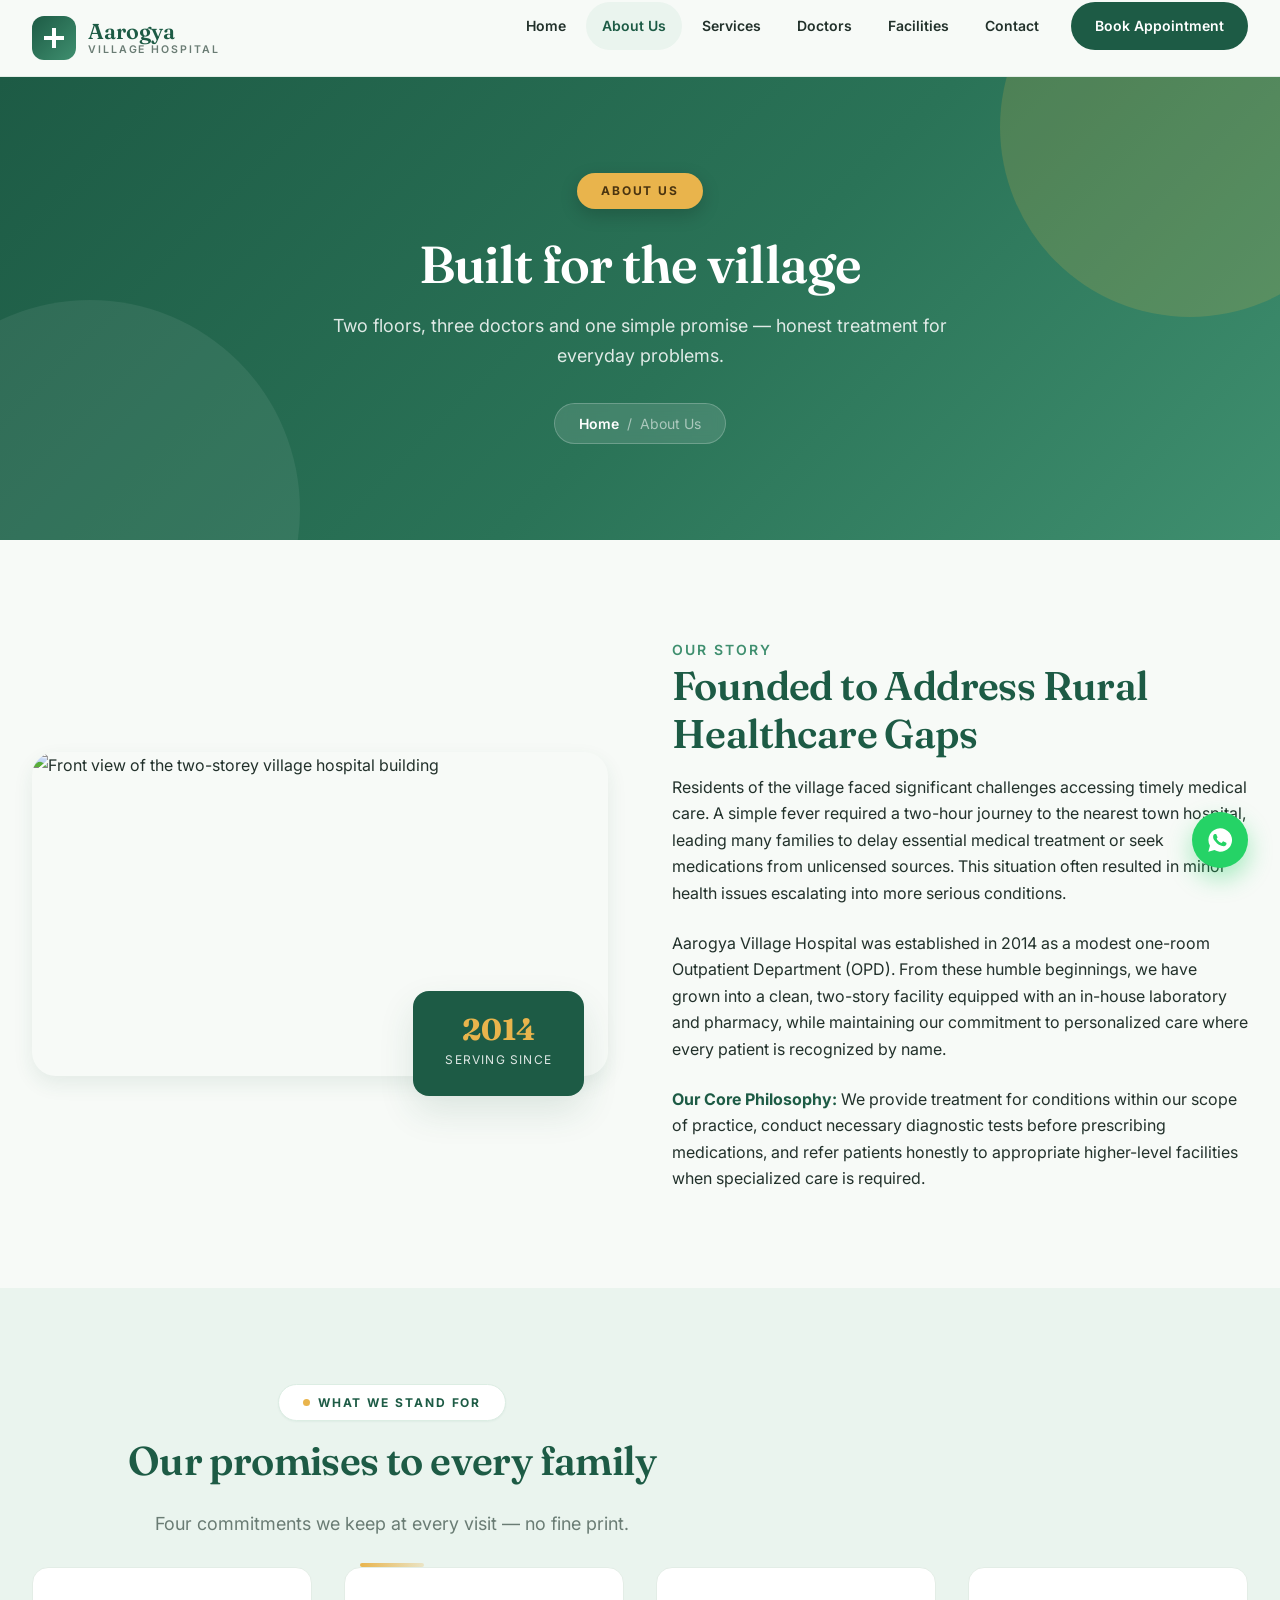
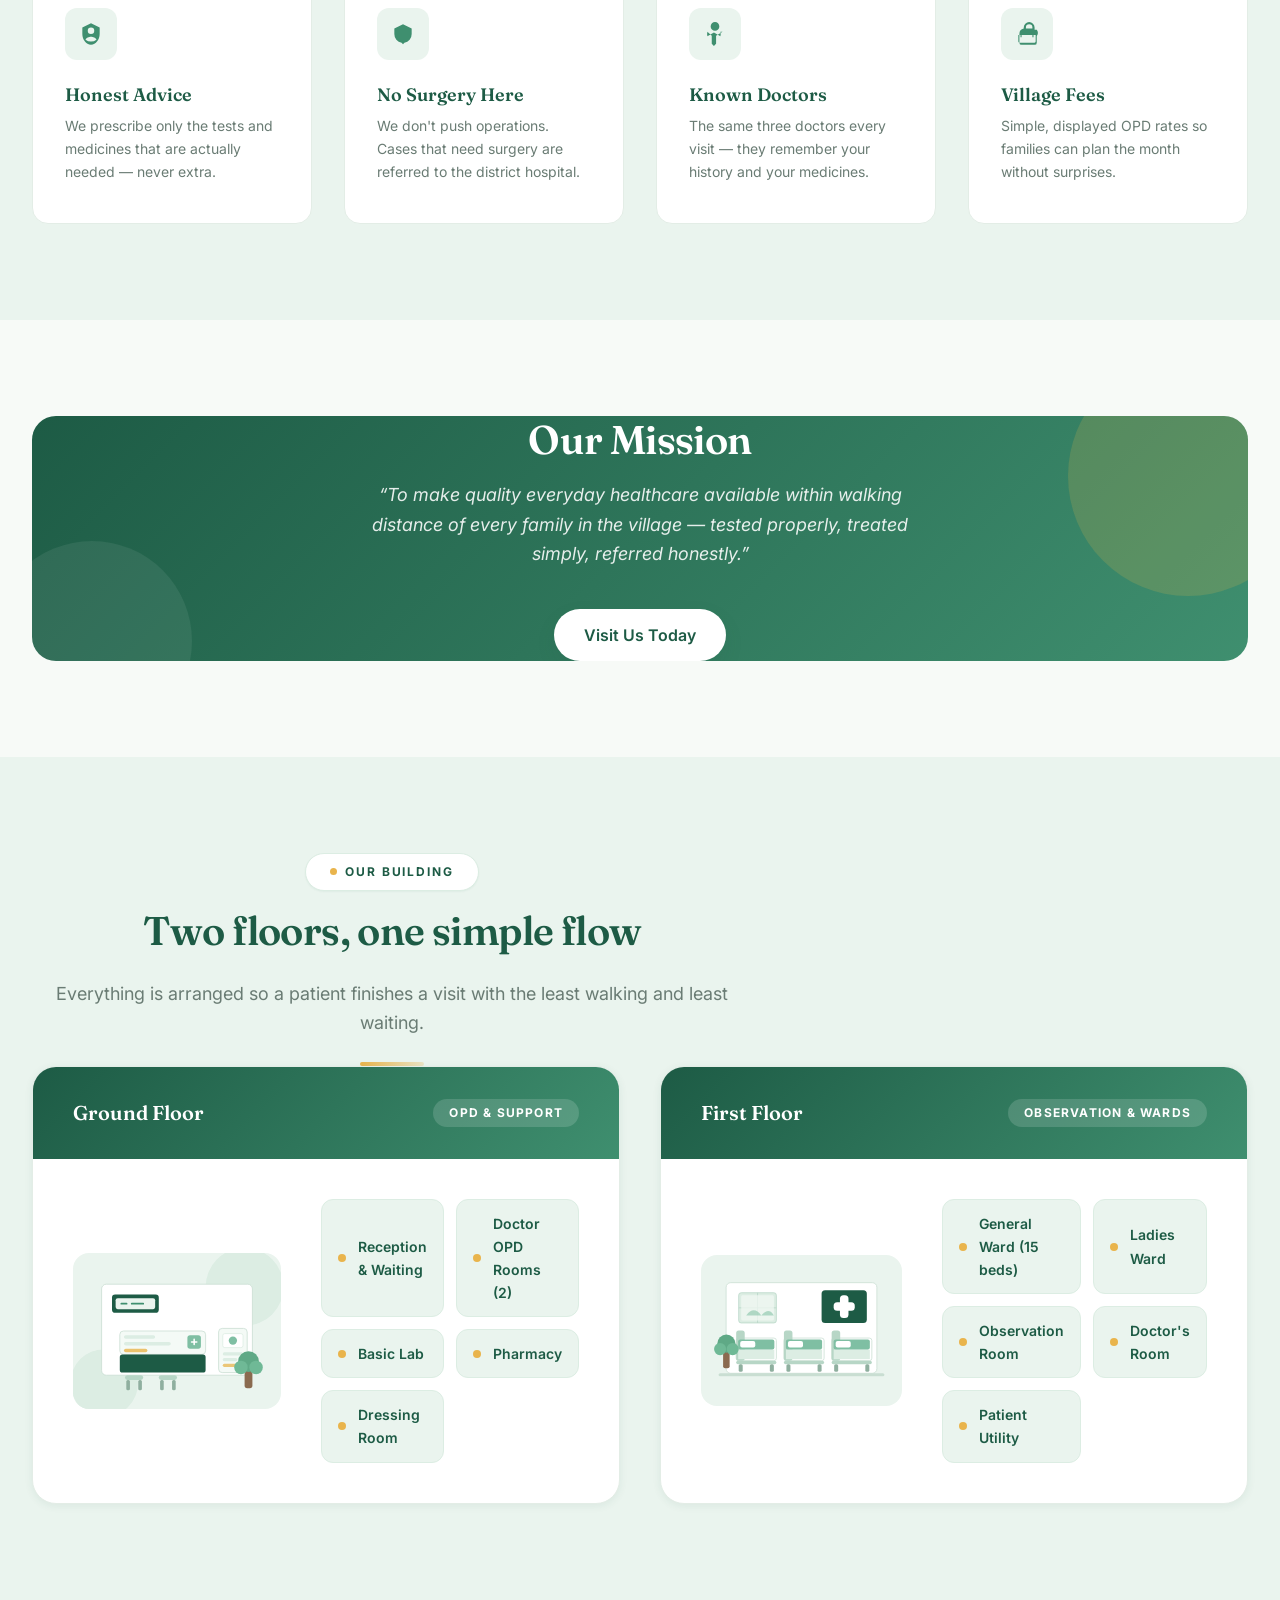
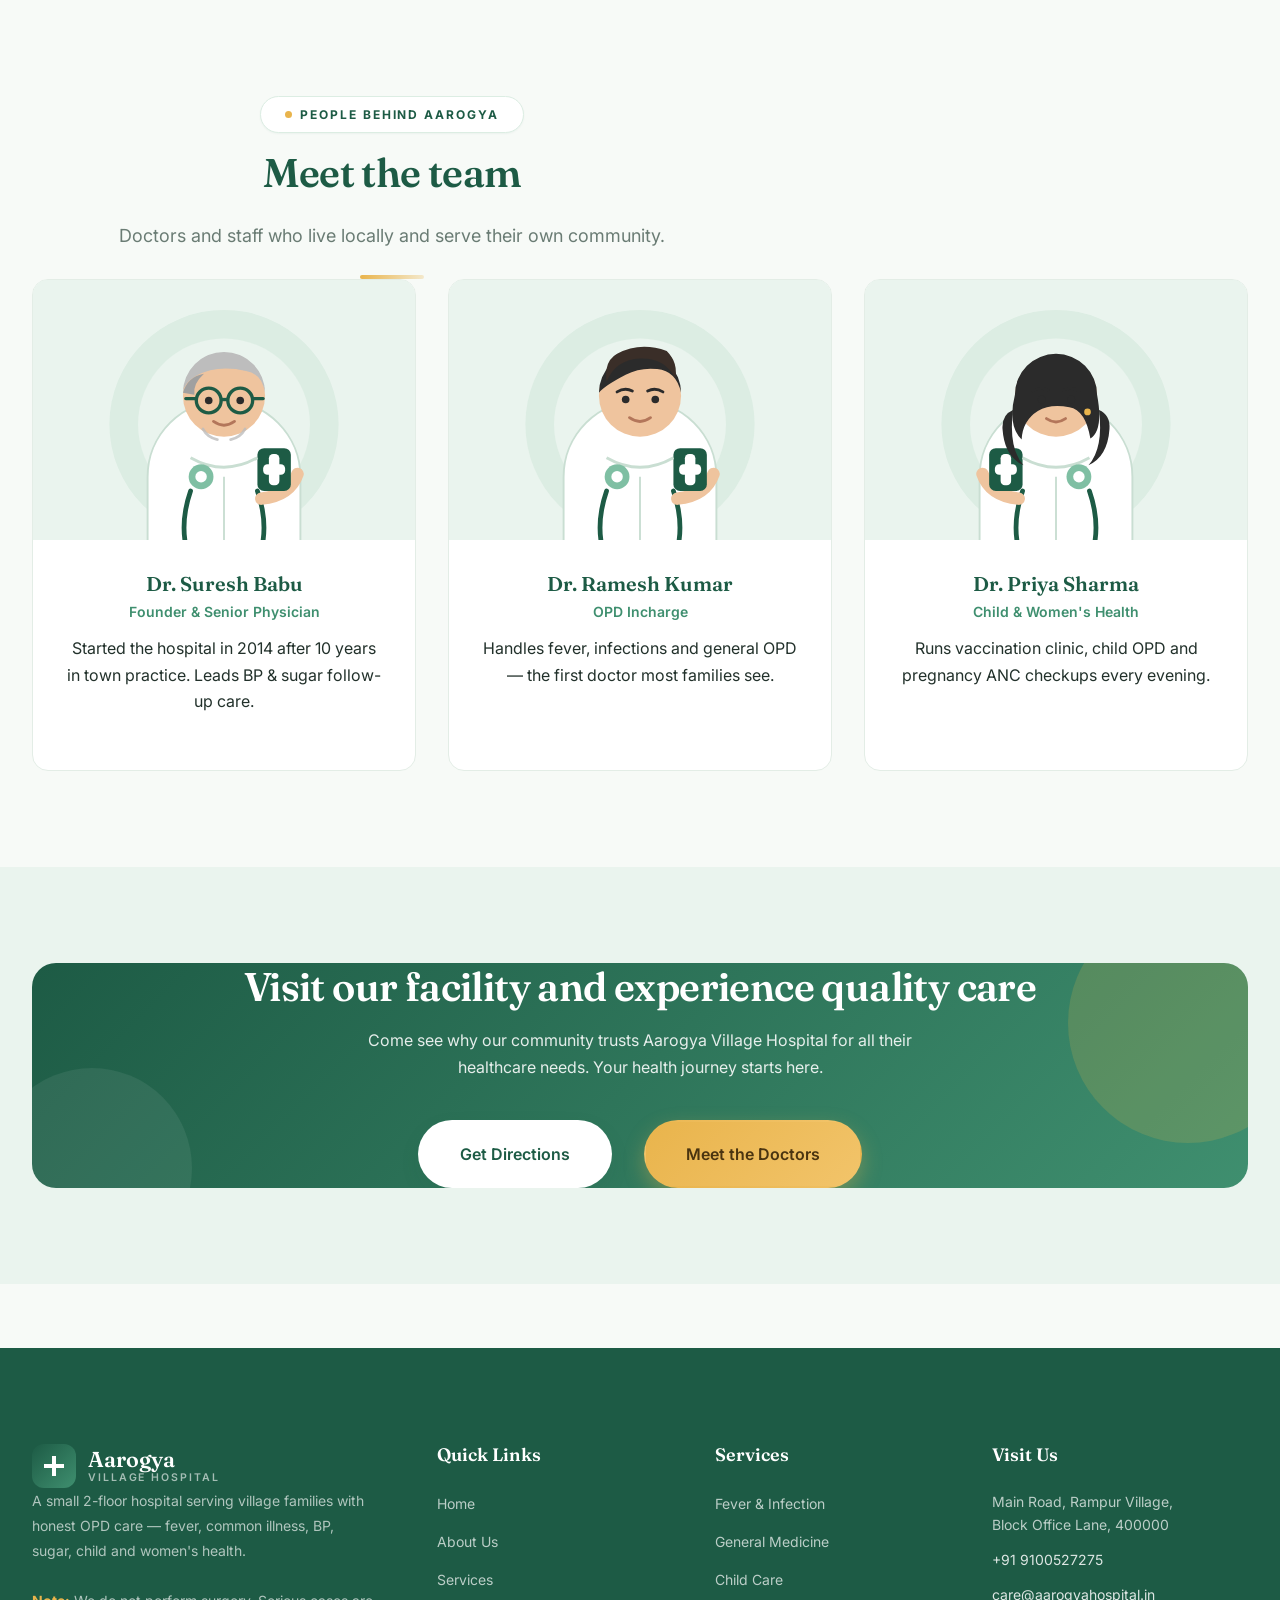
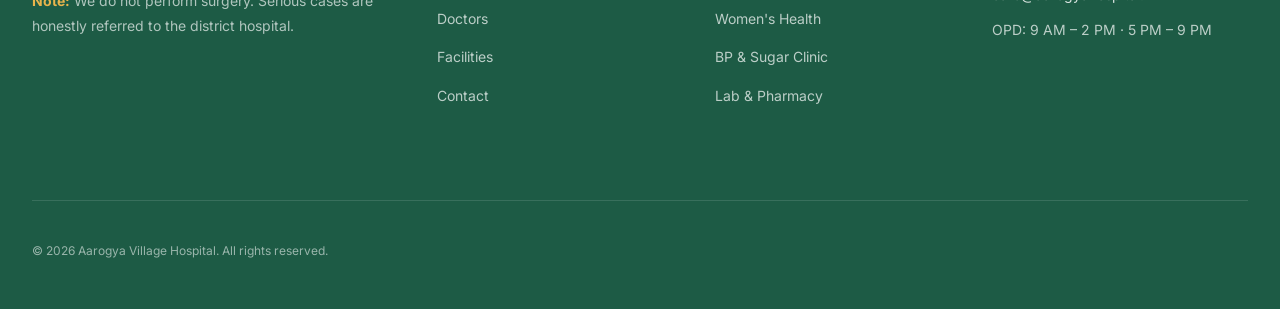
==== commit b86e914b: "Redesign interface: split hero, gradient page heroes, richer cards and buttons, fail-safe scroll rev" ====
--- a/about.html
+++ b/about.html
@@ -13,6 +13,7 @@
   <link href="https://fonts.googleapis.com/css2?family=Fraunces:opsz,wght@9..144,500;9..144,600;9..144,700&family=Inter:wght@400;500;600;700&display=swap" rel="stylesheet" />
   <link rel="stylesheet" href="styles.css" />
   <link rel="icon" type="image/svg+xml" href="data:image/svg+xml,%3Csvg xmlns='http://www.w3.org/2000/svg' viewBox='0 0 64 64'%3E%3Crect width='64' height='64' rx='14' fill='%231D5B45'/%3E%3Cg fill='%23FFFFFF'%3E%3Crect x='27' y='14' width='10' height='36' rx='4'/%3E%3Crect x='14' y='27' width='36' height='10' rx='4'/%3E%3C/g%3E%3C/svg%3E" />
+  <script>document.documentElement.classList.add('js');</script>
 </head>
 <body>
 
@@ -55,6 +56,7 @@
   <!-- ======================== PAGE HERO ======================== -->
   <section class="page-hero">
     <div class="container">
+      <span class="eyebrow">About Us</span>
       <h1>Built for the village</h1>
       <p>Two floors, three doctors and one simple promise — honest treatment for everyday problems.</p>
       <div class="breadcrumb"><a href="index.html">Home</a><span>/</span><span>About Us</span></div>
--- a/styles.css
+++ b/styles.css
@@ -116,23 +116,32 @@
 
 .container { max-width: var(--container); margin: 0 auto; padding: 0 var(--pad); position: relative; }
 
-.section-header { text-align: center; max-width: 680px; margin: 0 auto var(--sp-14); }
+.section-header { text-align: center; max-width: 720px; margin: 0 auto var(--sp-14); }
 .section-header .eyebrow {
-  display: inline-block;
-  font-size: var(--fs-sm);
-  font-weight: 600;
-  letter-spacing: 0.14em;
+  display: inline-flex; align-items: center; gap: var(--sp-2);
+  font-size: var(--fs-xs);
+  font-weight: 700;
+  letter-spacing: 0.16em;
   text-transform: uppercase;
-  color: var(--secondary);
-  margin-bottom: var(--sp-3);
+  color: var(--primary);
+  background: var(--surface);
+  border: 1px solid var(--tint-strong);
+  box-shadow: var(--shadow-xs);
+  padding: var(--sp-2) var(--sp-5);
+  border-radius: var(--r-full);
+  margin-bottom: var(--sp-4);
+}
+.section-header .eyebrow::before {
+  content: ''; width: 7px; height: 7px; border-radius: 50%;
+  background: var(--accent);
 }
 .section-header h2 { margin-bottom: var(--sp-5); }
 .section-header p { font-size: var(--fs-lg); color: var(--muted); margin-bottom: 0; }
 .section-header::after {
   content: '';
   display: block;
-  width: 52px; height: 3px;
-  background: var(--accent);
+  width: 64px; height: 4px;
+  background: linear-gradient(90deg, var(--accent), rgba(233, 180, 76, 0.25));
   border-radius: 2px;
   margin: var(--sp-5) auto 0;
 }
@@ -156,26 +165,32 @@
 }
 .btn svg { width: 1.15rem; height: 1.15rem; fill: currentColor; }
 
-.btn--primary { background: var(--primary); color: var(--white); box-shadow: var(--shadow-sm); }
+.btn--primary {
+  background: linear-gradient(135deg, var(--primary), #2A7357);
+  color: var(--white);
+  box-shadow: 0 8px 20px rgba(29, 91, 69, 0.25);
+}
 .btn--primary:hover {
-  background: var(--secondary); color: var(--white);
-  transform: translateY(-2px); box-shadow: var(--shadow-md);
+  background: linear-gradient(135deg, var(--secondary), var(--primary));
+  color: var(--white);
+  transform: translateY(-3px);
+  box-shadow: 0 14px 30px rgba(29, 91, 69, 0.32);
 }
 
 .btn--outline { background: transparent; color: var(--primary); border-color: var(--primary); }
-.btn--outline:hover { background: var(--primary); color: var(--white); transform: translateY(-2px); }
-
-.btn--soft { background: var(--tint); color: var(--primary); }
-.btn--soft:hover { background: var(--tint-strong); color: var(--primary); }
-
-.btn--white { background: var(--white); color: var(--primary); box-shadow: var(--shadow-sm); }
-.btn--white:hover { background: var(--tint); color: var(--primary); transform: translateY(-2px); }
-
-.btn--accent { background: var(--accent); color: #4A3410; }
-.btn--accent:hover { background: #F2C46A; color: #4A3410; transform: translateY(-2px); }
-
-.btn--whatsapp { background: var(--whatsapp); color: var(--white); }
-.btn--whatsapp:hover { background: #1EB95A; color: var(--white); transform: translateY(-2px); }
+.btn--outline:hover { background: var(--primary); color: var(--white); transform: translateY(-3px); box-shadow: 0 10px 24px rgba(29, 91, 69, 0.22); }
+
+.btn--soft { background: var(--tint); color: var(--primary); border-color: transparent; }
+.btn--soft:hover { background: var(--primary); color: var(--white); transform: translateY(-3px); box-shadow: 0 10px 24px rgba(29, 91, 69, 0.22); }
+
+.btn--white { background: var(--white); color: var(--primary); box-shadow: var(--shadow-md); }
+.btn--white:hover { background: var(--tint); color: var(--primary); transform: translateY(-3px); box-shadow: var(--shadow-lg); }
+
+.btn--accent { background: linear-gradient(135deg, var(--accent), #F2C46A); color: #4A3410; box-shadow: 0 8px 20px rgba(233, 180, 76, 0.35); }
+.btn--accent:hover { background: #F2C46A; color: #4A3410; transform: translateY(-3px); box-shadow: 0 14px 30px rgba(233, 180, 76, 0.45); }
+
+.btn--whatsapp { background: var(--whatsapp); color: var(--white); box-shadow: 0 8px 20px rgba(37, 211, 102, 0.3); }
+.btn--whatsapp:hover { background: #1EB95A; color: var(--white); transform: translateY(-3px); box-shadow: 0 14px 30px rgba(37, 211, 102, 0.4); }
 
 .btn--full { width: 100%; }
 
@@ -288,22 +303,30 @@
 }
 .mobile-overlay--open { opacity: 1; visibility: visible; }
 
-/* ============================ HERO (light) ============================ */
+/* ============================ HERO (split, feature-rich) ============================ */
 .hero {
   position: relative;
-  min-height: 620px;
-  display: flex;
-  align-items: center;
   overflow: hidden;
-  background: linear-gradient(180deg, #F4FAF6 0%, var(--tint) 100%);
-}
-.hero__bg { position: absolute; inset: 0; z-index: 0; }
-.hero__bg img { width: 100%; height: 100%; object-fit: cover; }
-.hero__overlay {
-  position: absolute; inset: 0; z-index: 1;
-  background: linear-gradient(100deg, rgba(247,250,247,0.97) 0%, rgba(247,250,247,0.88) 42%, rgba(247,250,247,0.35) 72%, rgba(247,250,247,0.15) 100%);
-}
-.hero__content { position: relative; z-index: 2; max-width: 640px; padding: var(--sp-24) 0; }
+  background: linear-gradient(165deg, #F5FBF7 0%, var(--tint) 55%, #DFEFE6 100%);
+  padding: var(--sp-24) 0 var(--sp-20);
+}
+.hero__deco { position: absolute; inset: 0; z-index: 0; pointer-events: none; }
+.hero__blob { position: absolute; border-radius: 50%; filter: blur(70px); }
+.hero__blob--1 { width: 540px; height: 540px; top: -190px; right: -150px; background: rgba(63, 143, 111, 0.30); }
+.hero__blob--2 { width: 440px; height: 440px; bottom: -190px; left: -130px; background: rgba(233, 180, 76, 0.26); }
+.hero__dots {
+  position: absolute; top: 9%; right: 3%;
+  width: 210px; height: 150px;
+  background-image: radial-gradient(rgba(29, 91, 69, 0.16) 2px, transparent 2px);
+  background-size: 24px 24px;
+}
+.hero__grid {
+  position: relative; z-index: 2;
+  display: grid; grid-template-columns: 1fr;
+  gap: var(--sp-14); align-items: center;
+}
+@media (min-width: 960px) { .hero__grid { grid-template-columns: 1.05fr 0.95fr; } }
+.hero__content { max-width: 640px; }
 
 .hero__eyebrow {
   display: inline-flex; align-items: center; gap: var(--sp-2);
@@ -315,47 +338,140 @@
   padding: var(--sp-2) var(--sp-5);
   border-radius: var(--r-full);
   margin-bottom: var(--sp-6);
-  box-shadow: var(--shadow-xs);
+  box-shadow: var(--shadow-sm);
 }
 .hero__eyebrow::before {
   content: ''; width: 8px; height: 8px; border-radius: 50%;
   background: var(--accent);
-}
-
-.hero h1 { color: var(--primary); margin-bottom: var(--sp-5); font-size: clamp(2.25rem, 4.5vw, 3.5rem); }
+  box-shadow: 0 0 0 4px rgba(233, 180, 76, 0.25);
+}
+
+.hero h1 { color: var(--primary); margin-bottom: var(--sp-5); font-size: clamp(2.3rem, 4.6vw, 3.6rem); }
 .hero h1 em { font-style: normal; color: var(--secondary); }
 
 .hero__subtitle {
   font-size: var(--fs-lg);
   color: var(--muted);
   margin-bottom: var(--sp-8);
-  max-width: 540px;
+  max-width: 560px;
 }
 
 .hero__cta { display: flex; flex-wrap: wrap; gap: var(--sp-4); margin-bottom: var(--sp-8); }
 
-.hero__meta { display: flex; flex-wrap: wrap; gap: var(--sp-6); }
-.hero__meta-item { display: flex; align-items: center; gap: var(--sp-3); font-size: var(--fs-sm); color: var(--muted); }
+.hero__meta { display: flex; flex-wrap: wrap; gap: var(--sp-4); }
+.hero__meta-item {
+  display: flex; align-items: center; gap: var(--sp-3);
+  font-size: var(--fs-sm); color: var(--muted);
+  background: var(--white);
+  border: 1px solid var(--border);
+  padding: var(--sp-3) var(--sp-5);
+  border-radius: var(--r-xl);
+  box-shadow: var(--shadow-xs);
+}
 .hero__meta-item strong { display: block; color: var(--primary); font-size: var(--fs-base); }
 .hero__meta-icon {
-  width: 40px; height: 40px; border-radius: var(--r-md);
-  background: var(--white); border: 1px solid var(--border);
+  width: 42px; height: 42px; border-radius: var(--r-lg);
+  background: linear-gradient(135deg, var(--primary), var(--secondary));
   display: flex; align-items: center; justify-content: center;
-  color: var(--secondary); flex-shrink: 0;
+  color: var(--white); flex-shrink: 0;
 }
 .hero__meta-icon svg { width: 20px; height: 20px; fill: currentColor; }
 
-/* Inner page hero */
+/* Hero visual — framed illustration + floating trust cards */
+.hero__visual { position: relative; }
+.hero__frame {
+  position: relative;
+  border-radius: var(--r-2xl);
+  overflow: hidden;
+  background: var(--surface);
+  border: 1px solid var(--border);
+  box-shadow: var(--shadow-lg);
+  transform: rotate(-1.2deg);
+}
+.hero__frame img { width: 100%; height: auto; display: block; transform: rotate(1.2deg) scale(1.06); }
+.hero__float {
+  position: absolute;
+  background: var(--white);
+  border: 1px solid var(--border);
+  border-radius: var(--r-xl);
+  padding: var(--sp-3) var(--sp-5);
+  box-shadow: var(--shadow-md);
+  display: flex; align-items: center; gap: var(--sp-3);
+  z-index: 3;
+}
+.hero__float strong { display: block; font-family: var(--font-display); color: var(--primary); font-size: var(--fs-xl); line-height: 1.1; }
+.hero__float span { font-size: var(--fs-xs); color: var(--muted); font-weight: 600; letter-spacing: 0.04em; text-transform: uppercase; }
+.hero__float--top { top: -22px; right: 18px; }
+.hero__float--bottom { bottom: -24px; left: -14px; }
+.hero__float-icon {
+  width: 44px; height: 44px; border-radius: var(--r-lg);
+  background: var(--tint); color: var(--secondary);
+  display: flex; align-items: center; justify-content: center;
+  flex-shrink: 0;
+}
+.hero__float-icon svg { width: 22px; height: 22px; fill: currentColor; }
+.hero__float--top .hero__float-icon { background: rgba(233, 180, 76, 0.18); color: #B07E1E; }
+
+@media (max-width: 640px) {
+  .hero__float--top { right: 6px; top: -16px; }
+  .hero__float--bottom { left: 4px; bottom: -18px; }
+  .hero__float { padding: var(--sp-2) var(--sp-4); }
+  .hero__float strong { font-size: var(--fs-lg); }
+}
+
+/* Inner page hero — rich gradient banner with decorative shapes */
 .page-hero {
-  background: linear-gradient(135deg, var(--tint) 0%, #F4FAF6 100%);
-  border-bottom: 1px solid var(--border);
-  padding: var(--sp-16) 0;
+  position: relative;
+  background: linear-gradient(135deg, var(--primary) 0%, #2A7357 55%, var(--secondary) 100%);
+  padding: var(--sp-20) 0;
   text-align: center;
-}
-.page-hero h1 { margin-bottom: var(--sp-4); }
-.page-hero p { font-size: var(--fs-lg); color: var(--muted); max-width: 620px; margin: 0 auto; }
-.breadcrumb { display: flex; justify-content: center; gap: var(--sp-2); font-size: var(--fs-sm); color: var(--muted); margin-top: var(--sp-5); }
-.breadcrumb a { color: var(--secondary); font-weight: 600; }
+  overflow: hidden;
+  isolation: isolate;
+}
+.page-hero::before {
+  content: '';
+  position: absolute; top: -140px; right: -100px;
+  width: 380px; height: 380px; border-radius: 50%;
+  background: rgba(233, 180, 76, 0.18);
+  z-index: -1;
+}
+.page-hero::after {
+  content: '';
+  position: absolute; bottom: -180px; left: -120px;
+  width: 420px; height: 420px; border-radius: 50%;
+  background: rgba(255, 255, 255, 0.07);
+  z-index: -1;
+}
+.page-hero .container { position: relative; }
+.page-hero h1 { color: var(--white); margin-bottom: var(--sp-4); font-size: clamp(2.1rem, 4.2vw, 3.25rem); }
+.page-hero p { font-size: var(--fs-lg); color: rgba(255, 255, 255, 0.85); max-width: 660px; margin: 0 auto; }
+.page-hero .eyebrow {
+  display: inline-flex; align-items: center; gap: var(--sp-2);
+  font-size: var(--fs-xs); font-weight: 700;
+  letter-spacing: 0.16em; text-transform: uppercase;
+  color: #4A3410;
+  background: var(--accent);
+  padding: var(--sp-2) var(--sp-5);
+  border-radius: var(--r-full);
+  margin-bottom: var(--sp-5);
+  box-shadow: 0 6px 18px rgba(0, 0, 0, 0.18);
+}
+.breadcrumb {
+  display: flex; justify-content: center; gap: var(--sp-2);
+  font-size: var(--fs-sm); color: rgba(255, 255, 255, 0.7);
+  margin-top: var(--sp-6);
+  background: rgba(255, 255, 255, 0.12);
+  border: 1px solid rgba(255, 255, 255, 0.22);
+  padding: var(--sp-2) var(--sp-5);
+  border-radius: var(--r-full);
+  width: fit-content;
+  margin-left: auto;
+  margin-right: auto;
+  backdrop-filter: blur(6px);
+}
+.breadcrumb a { color: var(--white); font-weight: 600; }
+.breadcrumb a:hover { color: var(--accent); }
+.breadcrumb span { color: rgba(255, 255, 255, 0.55); }
 
 /* ============================ INFO STRIP ============================ */
 .info-strip { background: var(--primary); color: var(--white); padding: var(--sp-6) 0; }
@@ -532,12 +648,23 @@
   border: 1px solid var(--border);
   border-radius: var(--r-xl);
   overflow: hidden;
+  position: relative;
+  box-shadow: var(--shadow-sm);
   transition: all var(--t-base);
 }
-.service-card:hover { transform: translateY(-6px); box-shadow: var(--shadow-lg); border-color: var(--tint-strong); }
-.service-card__media { height: 180px; overflow: hidden; background: var(--tint); }
+.service-card::before {
+  content: '';
+  position: absolute; top: 0; left: 0; right: 0; height: 4px;
+  background: linear-gradient(90deg, var(--secondary), var(--accent));
+  opacity: 0;
+  transition: opacity var(--t-base);
+  z-index: 2;
+}
+.service-card:hover { transform: translateY(-8px); box-shadow: var(--shadow-lg); border-color: var(--tint-strong); }
+.service-card:hover::before { opacity: 1; }
+.service-card__media { height: 190px; overflow: hidden; background: linear-gradient(135deg, var(--tint), var(--tint-strong)); position: relative; }
 .service-card__media img { width: 100%; height: 100%; object-fit: cover; transition: transform var(--t-slow); }
-.service-card:hover .service-card__media img { transform: scale(1.04); }
+.service-card:hover .service-card__media img { transform: scale(1.07); }
 .service-card__body { padding: var(--sp-6); flex: 1; display: flex; flex-direction: column; }
 .service-card__body h3 { font-size: var(--fs-lg); margin-bottom: var(--sp-2); }
 .service-card__body > p { color: var(--muted); font-size: var(--fs-sm); flex: 1; }
@@ -548,8 +675,12 @@
   display: flex; align-items: center; justify-content: space-between;
   font-size: var(--fs-sm); color: var(--muted);
 }
-.service-card__foot a { font-weight: 700; color: var(--secondary); }
-.service-card__foot a:hover { color: var(--primary); }
+.service-card__foot a {
+  font-weight: 700; color: var(--secondary);
+  display: inline-flex; align-items: center; gap: 4px;
+  transition: gap var(--t-fast);
+}
+.service-card__foot a:hover { color: var(--primary); gap: 8px; }
 
 /* ============================ DOCTORS ============================ */
 .doctor-grid { display: grid; grid-template-columns: 1fr; gap: var(--sp-6); }
@@ -834,7 +965,6 @@
 }
 @media (min-width: 768px) { .footer-bottom { flex-direction: row; justify-content: space-between; } }
 .footer-bottom p { font-size: var(--fs-xs); color: rgba(255,255,255,0.55); margin: 0; }
-.footer-disclaimer { font-size: var(--fs-xs); color: rgba(255,255,255,0.45); font-style: italic; max-width: 720px; line-height: 1.6; }
 
 /* ============================ FLOATING WHATSAPP ============================ */
 .fab-whatsapp {
@@ -858,12 +988,14 @@
 .text-center { text-align: center; }
 .mb-0 { margin-bottom: 0; }
 
-.reveal { opacity: 0; transform: translateY(24px); transition: opacity var(--t-slow), transform var(--t-slow); }
-.reveal.is-visible { opacity: 1; transform: translateY(0); }
+/* Reveal only hides content when JS is confirmed running — so a JS failure
+   can never leave a blank page. */
+.js .reveal { opacity: 0; transform: translateY(24px); transition: opacity var(--t-slow), transform var(--t-slow); }
+.js .reveal.is-visible { opacity: 1; transform: translateY(0); }
 
 @media (prefers-reduced-motion: reduce) {
   *, *::before, *::after { animation-duration: 0.01ms !important; transition-duration: 0.01ms !important; }
-  .reveal { opacity: 1; transform: none; }
+  .js .reveal { opacity: 1; transform: none; }
 }
 
 /* ============================ RESPONSIVE ============================ */
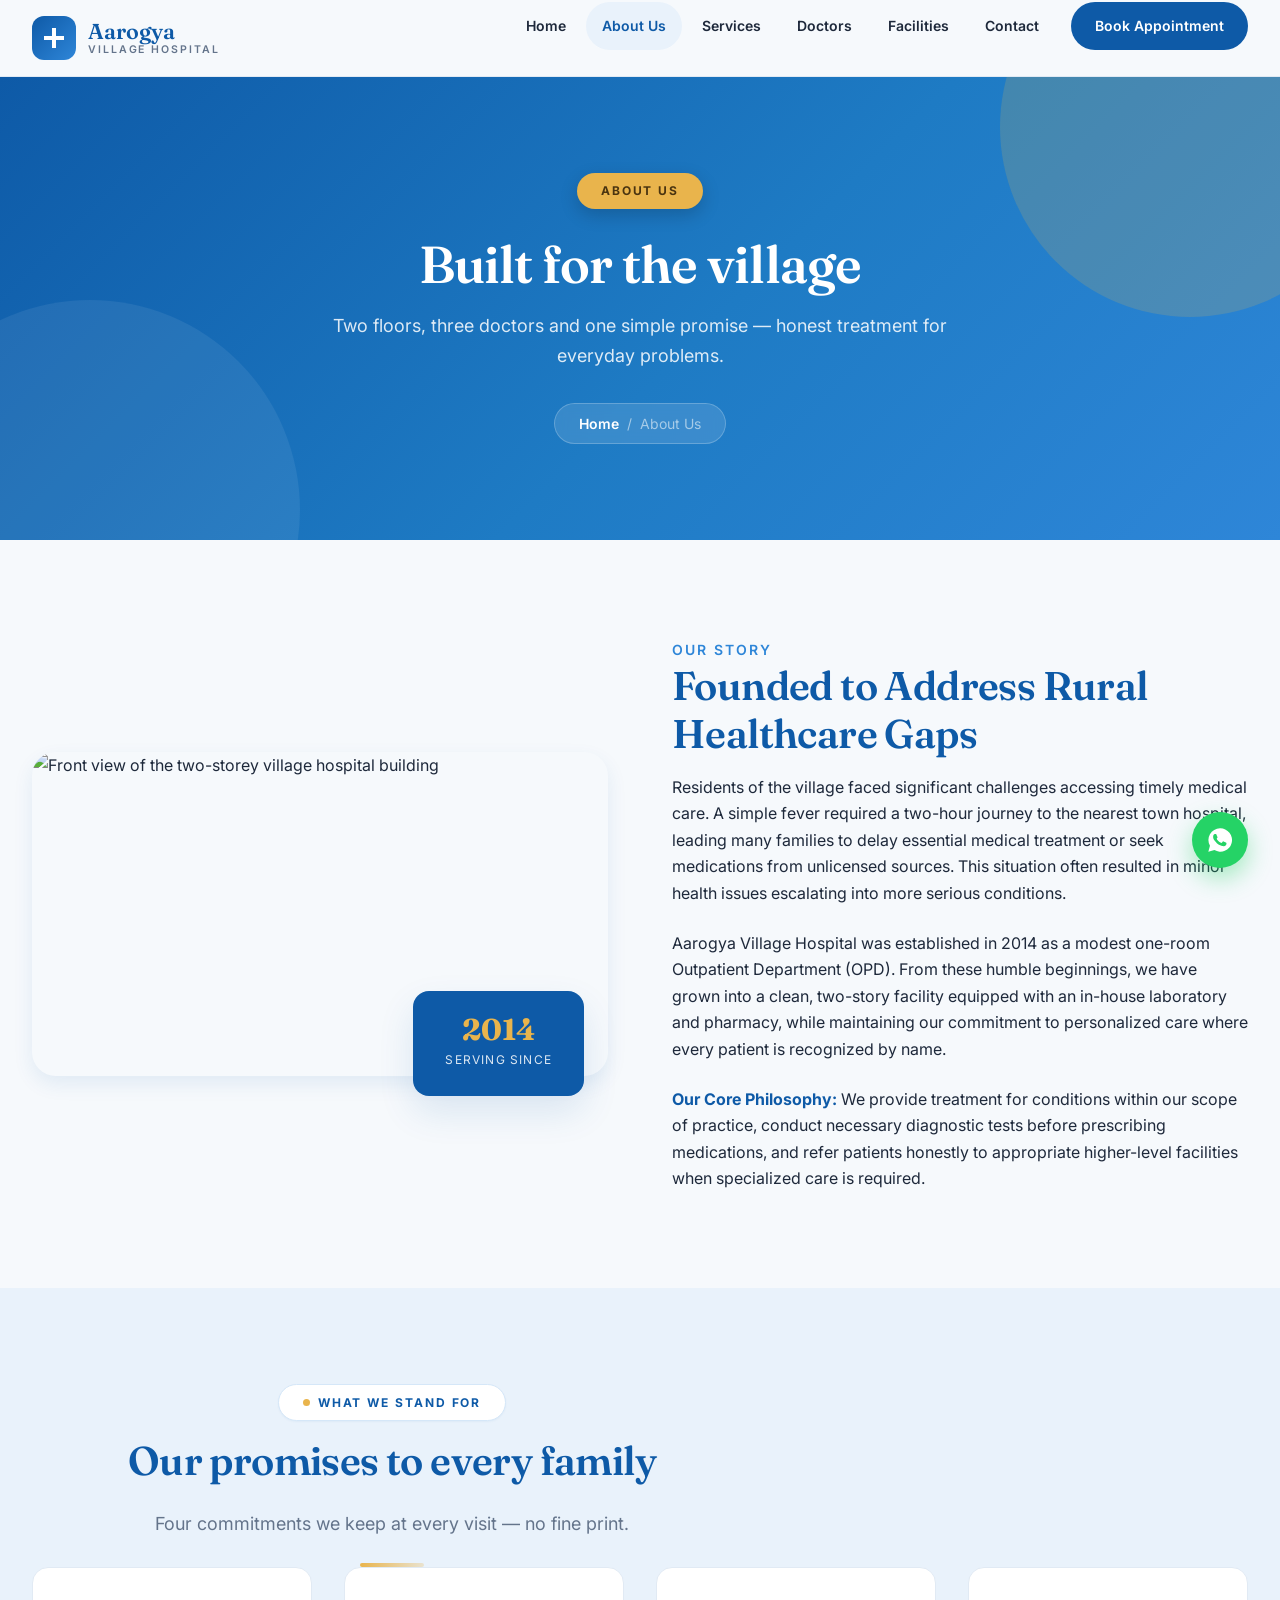
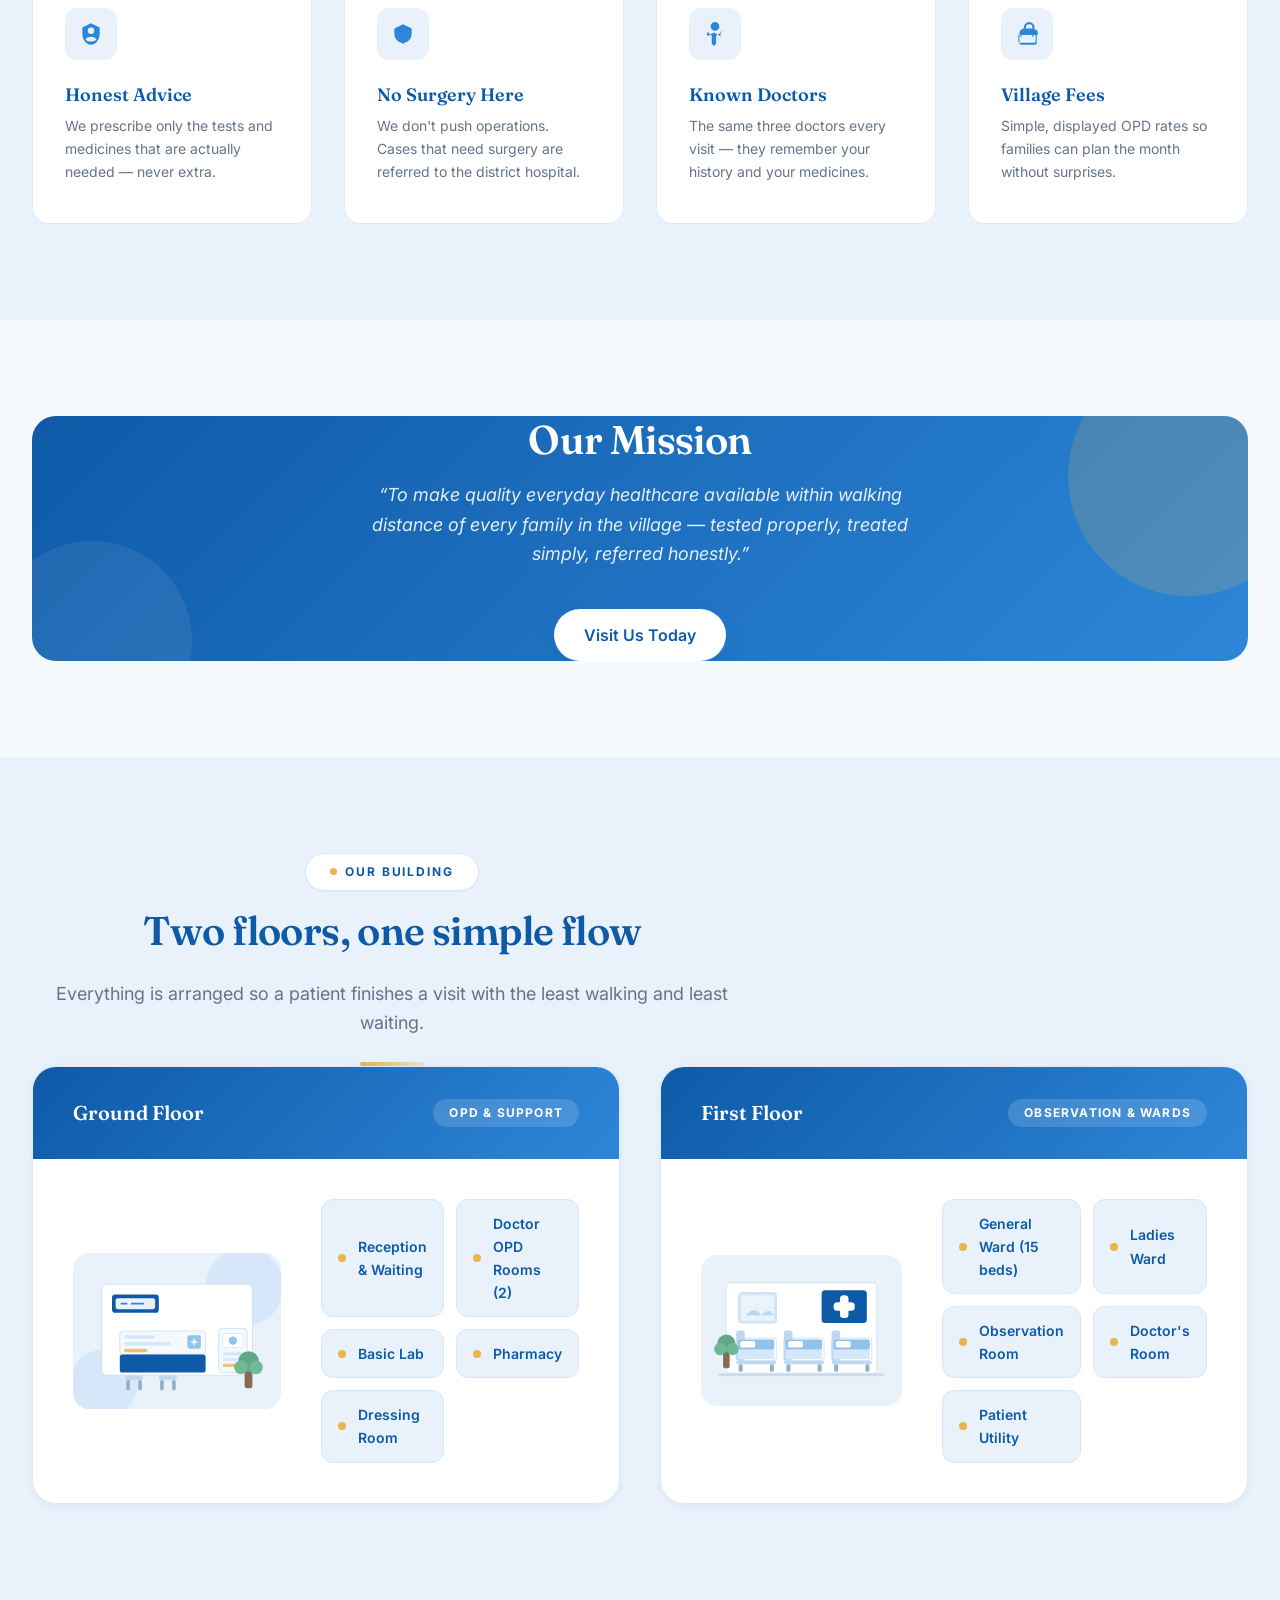
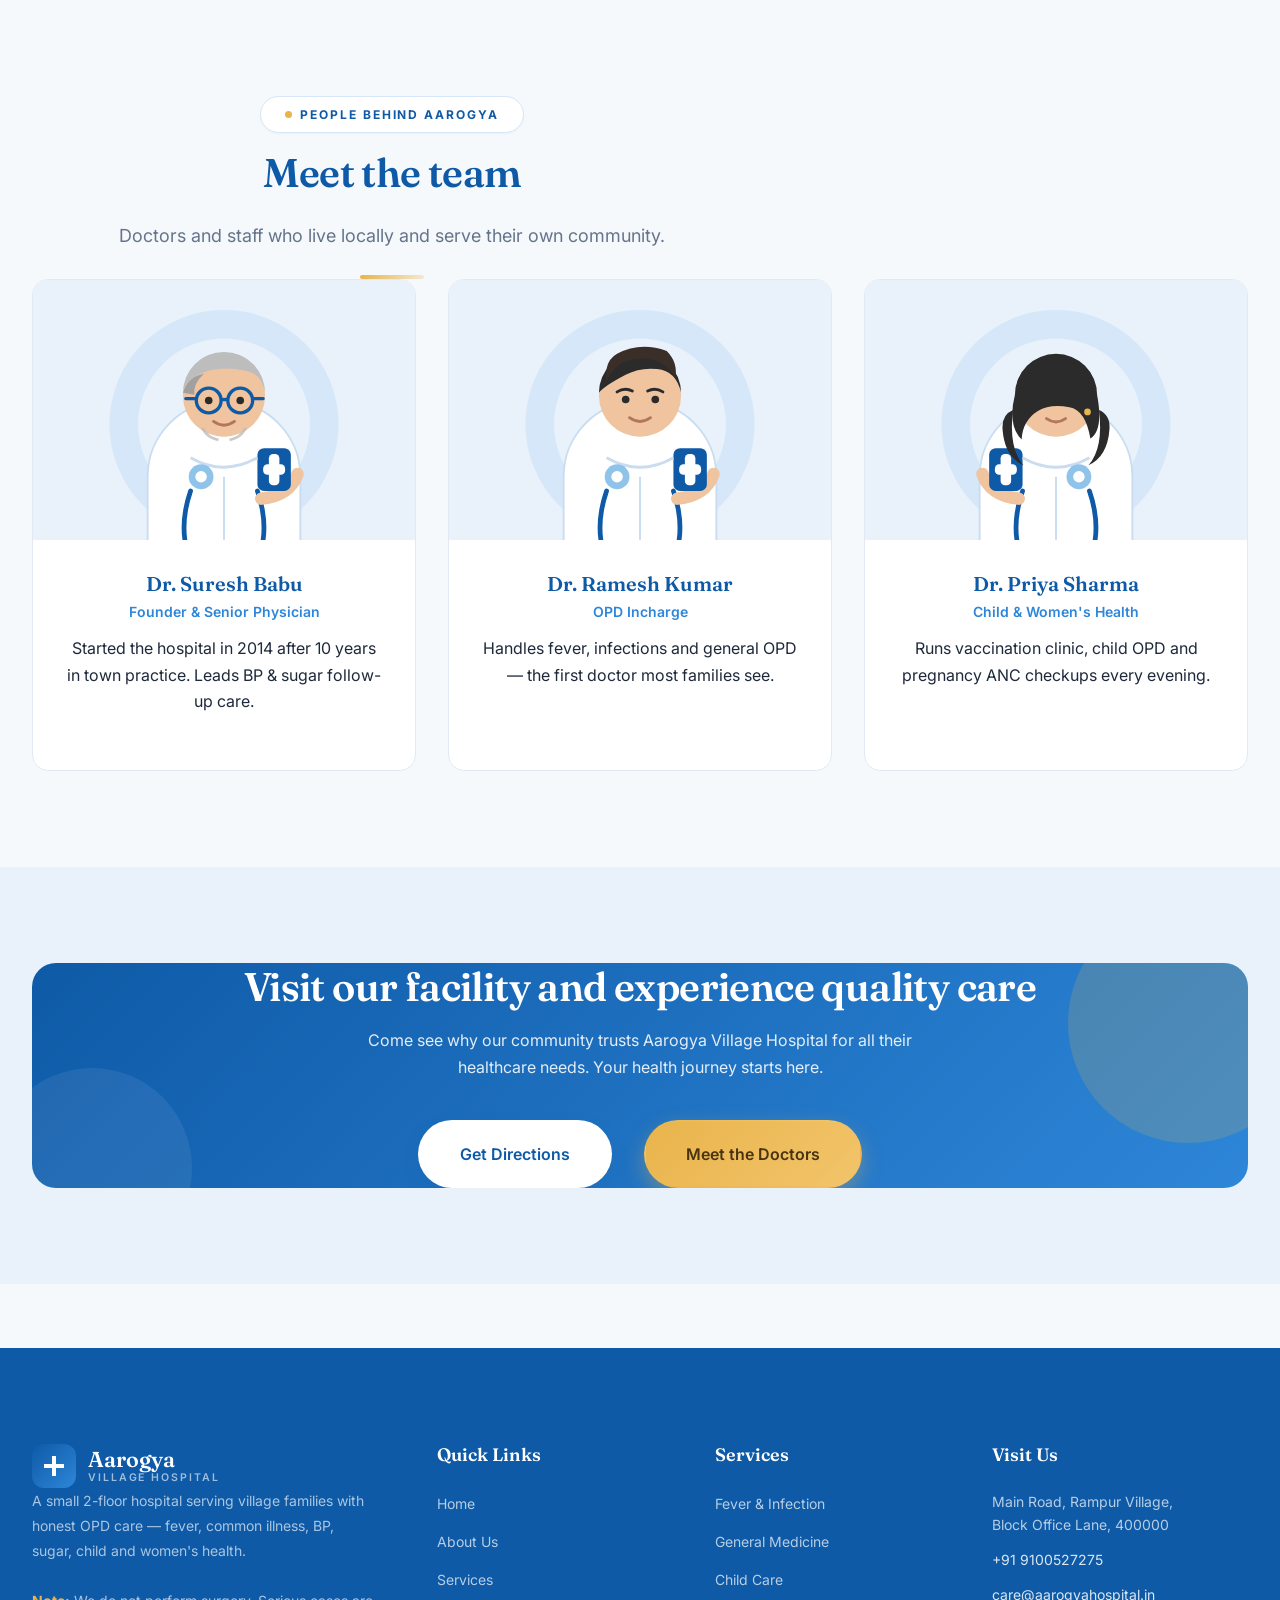
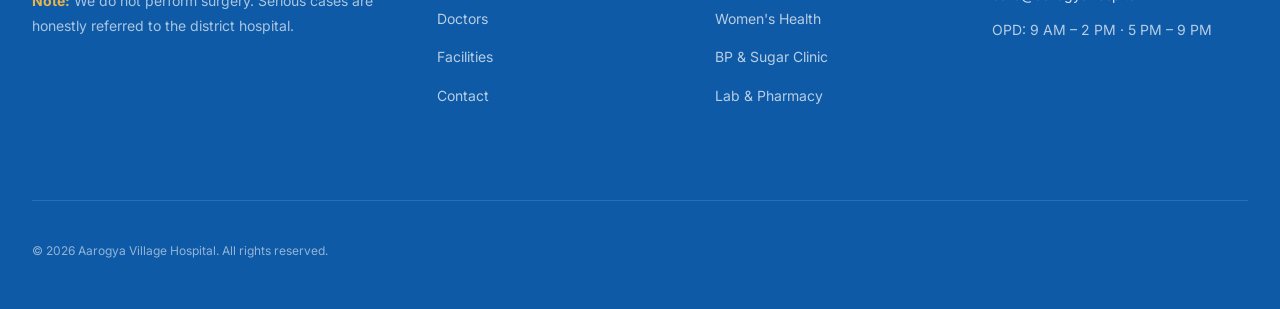
==== commit bf438060: "Recolor entire site from green to medical blue palette (CSS, HTML, favicon, 14 SVG illustrations)" ====
--- a/about.html
+++ b/about.html
@@ -7,12 +7,12 @@
   <meta name="description" content="Learn about Aarogya Village Hospital — a small 2-floor hospital built for the village, offering honest everyday care for fever, BP, sugar, children and women." />
   <meta name="keywords" content="about Aarogya hospital, village hospital story, honest doctor, family clinic" />
   <meta name="robots" content="index, follow" />
-  <meta name="theme-color" content="#1D5B45" />
+  <meta name="theme-color" content="#0E5AA7" />
   <link rel="preconnect" href="https://fonts.googleapis.com" />
   <link rel="preconnect" href="https://fonts.gstatic.com" crossorigin />
   <link href="https://fonts.googleapis.com/css2?family=Fraunces:opsz,wght@9..144,500;9..144,600;9..144,700&family=Inter:wght@400;500;600;700&display=swap" rel="stylesheet" />
   <link rel="stylesheet" href="styles.css" />
-  <link rel="icon" type="image/svg+xml" href="data:image/svg+xml,%3Csvg xmlns='http://www.w3.org/2000/svg' viewBox='0 0 64 64'%3E%3Crect width='64' height='64' rx='14' fill='%231D5B45'/%3E%3Cg fill='%23FFFFFF'%3E%3Crect x='27' y='14' width='10' height='36' rx='4'/%3E%3Crect x='14' y='27' width='36' height='10' rx='4'/%3E%3C/g%3E%3C/svg%3E" />
+  <link rel="icon" type="image/svg+xml" href="data:image/svg+xml,%3Csvg xmlns='http://www.w3.org/2000/svg' viewBox='0 0 64 64'%3E%3Crect width='64' height='64' rx='14' fill='%230E5AA7'/%3E%3Cg fill='%23FFFFFF'%3E%3Crect x='27' y='14' width='10' height='36' rx='4'/%3E%3Crect x='14' y='27' width='36' height='10' rx='4'/%3E%3C/g%3E%3C/svg%3E" />
   <script>document.documentElement.classList.add('js');</script>
 </head>
 <body>
--- a/styles.css
+++ b/styles.css
@@ -7,17 +7,17 @@
 
 :root {
   /* Palette — minimal, light, green */
-  --bg: #F7FAF7;
+  --bg: #F6F9FC;
   --surface: #FFFFFF;
-  --primary: #1D5B45;
-  --primary-rgb: 29, 91, 69;
-  --secondary: #3F8F6F;
-  --secondary-rgb: 63, 143, 111;
-  --tint: #EAF4EE;
-  --tint-strong: #DCEDE3;
-  --text: #22312B;
-  --muted: #6A7C74;
-  --border: #E3EDE6;
+  --primary: #0E5AA7;
+  --primary-rgb: 14, 90, 167;
+  --secondary: #2E86D8;
+  --secondary-rgb: 46, 134, 216;
+  --tint: #E9F2FB;
+  --tint-strong: #D5E7F8;
+  --text: #1E293B;
+  --muted: #64748B;
+  --border: #E1EAF4;
   --accent: #E9B44C;
   --accent-rgb: 233, 180, 76;
   --white: #FFFFFF;
@@ -58,10 +58,10 @@
   --t-slow: 500ms cubic-bezier(0.4, 0, 0.2, 1);
 
   /* Shadows — soft, green-tinted */
-  --shadow-xs: 0 1px 2px rgba(29, 91, 69, 0.05);
-  --shadow-sm: 0 2px 8px rgba(29, 91, 69, 0.07);
-  --shadow-md: 0 8px 20px rgba(29, 91, 69, 0.09);
-  --shadow-lg: 0 16px 36px rgba(29, 91, 69, 0.12);
+  --shadow-xs: 0 1px 2px rgba(14, 90, 167, 0.05);
+  --shadow-sm: 0 2px 8px rgba(14, 90, 167, 0.07);
+  --shadow-md: 0 8px 20px rgba(14, 90, 167, 0.09);
+  --shadow-lg: 0 16px 36px rgba(14, 90, 167, 0.12);
 
   --container: 1280px;
   --pad: 2rem;
@@ -166,22 +166,22 @@
 .btn svg { width: 1.15rem; height: 1.15rem; fill: currentColor; }
 
 .btn--primary {
-  background: linear-gradient(135deg, var(--primary), #2A7357);
+  background: linear-gradient(135deg, var(--primary), #1E7BC4);
   color: var(--white);
-  box-shadow: 0 8px 20px rgba(29, 91, 69, 0.25);
+  box-shadow: 0 8px 20px rgba(14, 90, 167, 0.25);
 }
 .btn--primary:hover {
   background: linear-gradient(135deg, var(--secondary), var(--primary));
   color: var(--white);
   transform: translateY(-3px);
-  box-shadow: 0 14px 30px rgba(29, 91, 69, 0.32);
+  box-shadow: 0 14px 30px rgba(14, 90, 167, 0.32);
 }
 
 .btn--outline { background: transparent; color: var(--primary); border-color: var(--primary); }
-.btn--outline:hover { background: var(--primary); color: var(--white); transform: translateY(-3px); box-shadow: 0 10px 24px rgba(29, 91, 69, 0.22); }
+.btn--outline:hover { background: var(--primary); color: var(--white); transform: translateY(-3px); box-shadow: 0 10px 24px rgba(14, 90, 167, 0.22); }
 
 .btn--soft { background: var(--tint); color: var(--primary); border-color: transparent; }
-.btn--soft:hover { background: var(--primary); color: var(--white); transform: translateY(-3px); box-shadow: 0 10px 24px rgba(29, 91, 69, 0.22); }
+.btn--soft:hover { background: var(--primary); color: var(--white); transform: translateY(-3px); box-shadow: 0 10px 24px rgba(14, 90, 167, 0.22); }
 
 .btn--white { background: var(--white); color: var(--primary); box-shadow: var(--shadow-md); }
 .btn--white:hover { background: var(--tint); color: var(--primary); transform: translateY(-3px); box-shadow: var(--shadow-lg); }
@@ -199,7 +199,7 @@
   position: sticky;
   top: 0;
   z-index: var(--z-header);
-  background: rgba(247, 250, 247, 0.92);
+  background: rgba(246, 249, 252, 0.92);
   backdrop-filter: blur(14px);
   -webkit-backdrop-filter: blur(14px);
   border-bottom: 1px solid var(--border);
@@ -295,7 +295,7 @@
 
 .mobile-overlay {
   position: fixed; inset: 0;
-  background: rgba(29, 91, 69, 0.35);
+  background: rgba(14, 90, 167, 0.35);
   z-index: calc(var(--z-modal) - 1);
   opacity: 0; visibility: hidden;
   transition: all var(--t-base);
@@ -307,17 +307,17 @@
 .hero {
   position: relative;
   overflow: hidden;
-  background: linear-gradient(165deg, #F5FBF7 0%, var(--tint) 55%, #DFEFE6 100%);
+  background: linear-gradient(165deg, #F5F9FD 0%, var(--tint) 55%, #DCEBF9 100%);
   padding: var(--sp-24) 0 var(--sp-20);
 }
 .hero__deco { position: absolute; inset: 0; z-index: 0; pointer-events: none; }
 .hero__blob { position: absolute; border-radius: 50%; filter: blur(70px); }
-.hero__blob--1 { width: 540px; height: 540px; top: -190px; right: -150px; background: rgba(63, 143, 111, 0.30); }
+.hero__blob--1 { width: 540px; height: 540px; top: -190px; right: -150px; background: rgba(46, 134, 216, 0.30); }
 .hero__blob--2 { width: 440px; height: 440px; bottom: -190px; left: -130px; background: rgba(233, 180, 76, 0.26); }
 .hero__dots {
   position: absolute; top: 9%; right: 3%;
   width: 210px; height: 150px;
-  background-image: radial-gradient(rgba(29, 91, 69, 0.16) 2px, transparent 2px);
+  background-image: radial-gradient(rgba(14, 90, 167, 0.16) 2px, transparent 2px);
   background-size: 24px 24px;
 }
 .hero__grid {
@@ -422,7 +422,7 @@
 /* Inner page hero — rich gradient banner with decorative shapes */
 .page-hero {
   position: relative;
-  background: linear-gradient(135deg, var(--primary) 0%, #2A7357 55%, var(--secondary) 100%);
+  background: linear-gradient(135deg, var(--primary) 0%, #1E7BC4 55%, var(--secondary) 100%);
   padding: var(--sp-20) 0;
   text-align: center;
   overflow: hidden;
@@ -631,7 +631,7 @@
   transition: all var(--t-fast);
   box-shadow: var(--shadow-xs);
 }
-.search-box input:focus { outline: none; border-color: var(--secondary); box-shadow: 0 0 0 4px rgba(63,143,111,0.12); }
+.search-box input:focus { outline: none; border-color: var(--secondary); box-shadow: 0 0 0 4px rgba(46, 134, 216,0.12); }
 .search-box svg {
   position: absolute; left: var(--sp-5); top: 50%; transform: translateY(-50%);
   width: 1.2rem; height: 1.2rem; color: var(--muted); pointer-events: none;
@@ -791,7 +791,7 @@
 .timings th { background: var(--primary); color: var(--white); font-weight: 600; letter-spacing: 0.02em; }
 .timings td { border-bottom: 1px solid var(--border); color: var(--text); }
 .timings tr:last-child td { border-bottom: none; }
-.timings tr:nth-child(even) td { background: #FAFCFA; }
+.timings tr:nth-child(even) td { background: #F9FBFD; }
 .timings td strong { color: var(--primary); }
 
 /* ============================ CTA BANNER ============================ */
@@ -874,10 +874,10 @@
   border-radius: var(--r-lg);
   transition: all var(--t-fast);
 }
-.form-group input::placeholder, .form-group textarea::placeholder { color: #9AABA3; }
+.form-group input::placeholder, .form-group textarea::placeholder { color: #94A3B8; }
 .form-group input:focus, .form-group select:focus, .form-group textarea:focus {
   outline: none; border-color: var(--secondary);
-  box-shadow: 0 0 0 4px rgba(63,143,111,0.12);
+  box-shadow: 0 0 0 4px rgba(46, 134, 216,0.12);
 }
 .form-group textarea { resize: vertical; min-height: 130px; }
 .form-group.is-error input, .form-group.is-error select, .form-group.is-error textarea { border-color: var(--error); }
